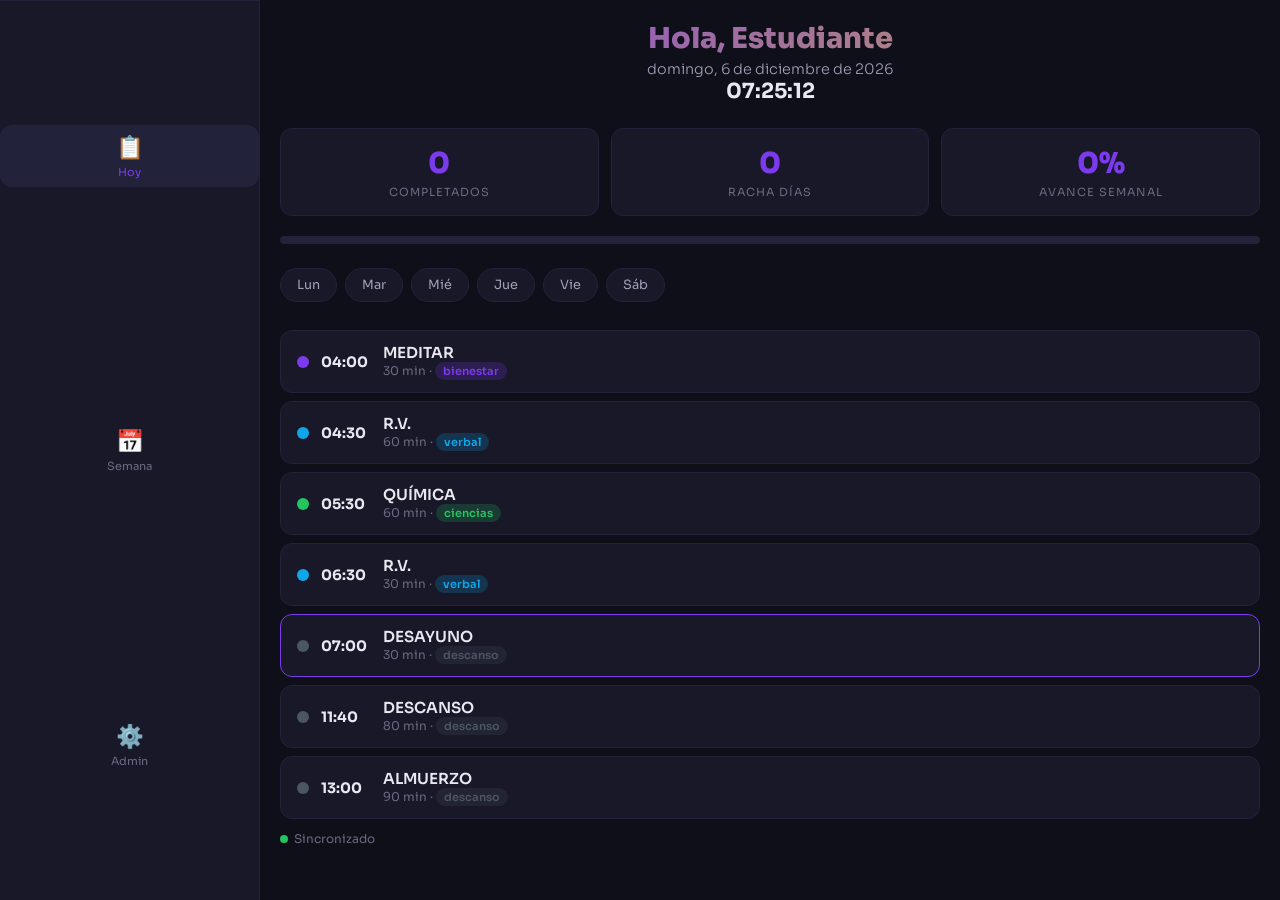
==== agenda.html @ d0b4efac "Add files via upload" ====
<!DOCTYPE html>
<html lang="es">
<head>
<meta charset="UTF-8">
<meta name="viewport" content="width=device-width, initial-scale=1.0">
<title>Mi Agenda de Estudio</title>
<link rel="preconnect" href="https://fonts.googleapis.com">
<link rel="preconnect" href="https://fonts.gstatic.com" crossorigin>
<link href="https://fonts.googleapis.com/css2?family=Sora:wght@300;400;500;600;700;800&display=swap" rel="stylesheet">
<style>
/* ═══════════════════════════════════════
   RESET Y VARIABLES
   ═══════════════════════════════════════ */
*,*::before,*::after{margin:0;padding:0;box-sizing:border-box}
:root{
  --bg:#0f0f1a;--surface:#181828;--surface2:#22223a;--surface3:#2a2a45;
  --text:#e8e8f0;--text2:#a0a0b8;--text3:#6a6a82;
  --accent:#7c3aed;--accent2:#9333ea;--gold:#c9a84c;
  --ciencias:#22c55e;--matematicas:#3b82f6;--social:#f97316;
  --verbal:#0ea5e9;--bienestar:#7c3aed;--descanso:#4b5563;
  --radius:12px;--radius2:16px;
  --transition:all .3s cubic-bezier(.4,0,.2,1);
}
html{font-size:16px;scroll-behavior:smooth}
body{font-family:'Sora',sans-serif;background:var(--bg);color:var(--text);min-height:100vh;overflow-x:hidden;padding-bottom:80px}
@media(min-width:1024px){body{padding-bottom:0;padding-left:260px}nav{left:0;top:0;width:260px;height:100vh;flex-direction:column;border-right:1px solid var(--surface2);border-bottom:none}}

/* ═══════════════════════════════════════
   NAVEGACIÓN (3 vistas: Hoy, Semana, Admin)
   ═══════════════════════════════════════ */
nav{position:fixed;bottom:0;left:0;right:0;display:flex;justify-content:space-around;background:var(--surface);border-top:1px solid var(--surface2);padding:8px 0;z-index:1000;backdrop-filter:blur(10px)}
nav button{background:none;border:none;color:var(--text3);font-family:inherit;font-size:.7rem;padding:8px 12px;cursor:pointer;transition:var(--transition);display:flex;flex-direction:column;align-items:center;gap:4px;border-radius:var(--radius)}
nav button span{font-size:1.4rem}
nav button:hover,nav button.active{color:var(--accent)}
nav button.active{background:var(--surface2)}

/* ═══════════════════════════════════════
   LAYOUT
   ═══════════════════════════════════════ */
.view{display:none;padding:20px;max-width:1200px;margin:0 auto;animation:fadeIn .4s ease}
.view.active{display:block}
@keyframes fadeIn{from{opacity:0;transform:translateY(10px)}to{opacity:1;transform:translateY(0)}}
@keyframes pulse{0%,100%{box-shadow:0 0 0 0 rgba(124,58,237,.4)}50%{box-shadow:0 0 0 12px rgba(124,58,237,0)}}
@keyframes shake{0%,100%{transform:translateX(0)}20%,60%{transform:translateX(-8px)}40%,80%{transform:translateX(8px)}}
@keyframes confetti{0%{transform:translateY(0) rotate(0);opacity:1}100%{transform:translateY(100vh) rotate(720deg);opacity:0}}
@keyframes slideUp{from{opacity:0;transform:translateY(20px)}to{opacity:1;transform:translateY(0)}}
@keyframes glow{0%,100%{text-shadow:0 0 10px rgba(124,58,237,.5)}50%{text-shadow:0 0 20px rgba(124,58,237,.8),0 0 30px rgba(201,168,76,.3)}}
@keyframes spin{to{transform:rotate(360deg)}}

/* ═══════════════════════════════════════
   HEADER
   ═══════════════════════════════════════ */
.header{text-align:center;margin-bottom:24px}
.header h1{font-size:1.8rem;font-weight:800;background:linear-gradient(135deg,var(--accent),var(--gold));-webkit-background-clip:text;-webkit-text-fill-color:transparent;background-clip:text;margin-bottom:4px}
.header .datetime{color:var(--text2);font-size:.9rem;font-weight:300}
.header .datetime .time{font-size:1.3rem;font-weight:700;color:var(--text);animation:glow 3s infinite}
.stats{display:grid;grid-template-columns:repeat(3,1fr);gap:12px;margin-bottom:20px}
.stat-card{background:var(--surface);border:1px solid var(--surface2);border-radius:var(--radius);padding:16px;text-align:center;transition:var(--transition)}
.stat-card:hover{border-color:var(--accent);transform:translateY(-2px)}
.stat-card .value{font-size:1.8rem;font-weight:800;color:var(--accent)}
.stat-card .label{font-size:.7rem;color:var(--text3);text-transform:uppercase;letter-spacing:1px;margin-top:4px}
.progress-bar{background:var(--surface2);border-radius:20px;height:8px;margin-bottom:24px;overflow:hidden}
.progress-bar .fill{height:100%;background:linear-gradient(90deg,var(--accent),var(--gold));border-radius:20px;transition:width .5s ease}

/* ═══════════════════════════════════════
   BLOQUES
   ═══════════════════════════════════════ */
.day-selector{display:flex;gap:8px;margin-bottom:20px;overflow-x:auto;padding-bottom:8px;-webkit-overflow-scrolling:touch}
.day-selector button{background:var(--surface);border:1px solid var(--surface2);color:var(--text2);padding:8px 16px;border-radius:20px;cursor:pointer;font-family:inherit;font-size:.8rem;white-space:nowrap;transition:var(--transition)}
.day-selector button:hover{border-color:var(--accent)}
.day-selector button.active{background:var(--accent);color:#fff;border-color:var(--accent)}
.blocks-list{display:flex;flex-direction:column;gap:8px}
.block{background:var(--surface);border:1px solid var(--surface2);border-radius:var(--radius);padding:12px 16px;display:flex;align-items:center;gap:12px;cursor:pointer;transition:var(--transition);position:relative;overflow:hidden}
.block:hover{border-color:var(--accent);transform:translateX(4px)}
.block.active-block{animation:pulse 2s infinite;border-color:var(--accent)}
.block.completed{opacity:.7;border-left:4px solid var(--ciencias)}
.block.partial{opacity:.8;border-left:4px solid var(--gold)}
.block.skipped{opacity:.5;text-decoration:line-through}
.block .time{font-weight:700;font-size:.9rem;min-width:50px;color:var(--text)}
.block .info{flex:1}
.block .info .subject{font-weight:600;font-size:.95rem}
.block .info .duration{font-size:.75rem;color:var(--text3)}
.block .status-icon{font-size:1.2rem;min-width:24px;text-align:center}
.block .cat-dot{width:12px;height:12px;border-radius:50%;flex-shrink:0}
.block-actions{display:none;position:absolute;right:12px;top:50%;transform:translateY(-50%);gap:6px}
.block:hover .block-actions{display:flex}
.block-actions button{background:var(--surface2);border:none;color:var(--text);width:32px;height:32px;border-radius:50%;cursor:pointer;font-size:.9rem;transition:var(--transition)}
.block-actions button.btn-complete:hover{background:var(--ciencias)}
.block-actions button.btn-partial:hover{background:var(--gold)}
.block-actions button.btn-skip:hover{background:#ef4444}

/* ═══════════════════════════════════════
   VISTA SEMANAL
   ═══════════════════════════════════════ */
.week-grid{display:grid;grid-template-columns:repeat(6,1fr);gap:12px;overflow-x:auto;padding-bottom:12px}
.week-day{background:var(--surface);border:1px solid var(--surface2);border-radius:var(--radius);padding:12px;min-width:0}
.week-day h3{font-size:.85rem;font-weight:700;margin-bottom:8px;color:var(--accent);text-align:center;padding-bottom:6px;border-bottom:1px solid var(--surface2)}
.week-day .week-block{background:var(--surface2);border-radius:6px;padding:6px 8px;margin-bottom:4px;font-size:.7rem;display:flex;justify-content:space-between;align-items:center;border-left:3px solid transparent}
.week-day .week-block .wb-time{color:var(--text3);font-weight:600;min-width:40px}
.week-day .week-block .wb-subject{color:var(--text);font-weight:500;text-align:right;flex:1}

/* ═══════════════════════════════════════
   PANEL ADMIN
   ═══════════════════════════════════════ */
.pin-screen{display:flex;flex-direction:column;align-items:center;justify-content:center;min-height:60vh;gap:20px}
.pin-screen h2{font-size:1.5rem;color:var(--text)}
.pin-screen .pin-dots{display:flex;gap:12px}
.pin-screen .pin-dot{width:16px;height:16px;border-radius:50%;border:2px solid var(--accent);transition:var(--transition)}
.pin-screen .pin-dot.filled{background:var(--accent)}
.pin-screen .pin-pad{display:grid;grid-template-columns:repeat(3,1fr);gap:12px}
.pin-screen .pin-pad button{background:var(--surface);border:1px solid var(--surface2);color:var(--text);width:64px;height:64px;border-radius:50%;font-size:1.3rem;font-weight:600;cursor:pointer;transition:var(--transition);font-family:inherit}
.pin-screen .pin-pad button:hover{background:var(--accent);border-color:var(--accent)}
.pin-screen .pin-pad button:active{transform:scale(.95)}
.pin-screen.shake{animation:shake .5s}
.pin-screen .pin-error{color:#ef4444;font-size:.85rem;min-height:20px}
.admin-panel{display:none}
.admin-panel.visible{display:block}
.admin-tabs{display:flex;gap:8px;margin-bottom:20px;overflow-x:auto;padding-bottom:8px}
.admin-tabs button{background:var(--surface);border:1px solid var(--surface2);color:var(--text2);padding:8px 16px;border-radius:var(--radius);cursor:pointer;font-family:inherit;font-size:.8rem;white-space:nowrap;transition:var(--transition)}
.admin-tabs button:hover{border-color:var(--accent)}
.admin-tabs button.active{background:var(--accent);color:#fff;border-color:var(--accent)}
.admin-section{display:none;background:var(--surface);border:1px solid var(--surface2);border-radius:var(--radius2);padding:20px}
.admin-section.active{display:block}
.admin-section h3{font-size:1.1rem;font-weight:700;margin-bottom:16px;color:var(--accent)}
.form-group{margin-bottom:16px}
.form-group label{display:block;font-size:.8rem;color:var(--text2);margin-bottom:6px;font-weight:500}
.form-group input,.form-group select,.form-group textarea{width:100%;background:var(--surface2);border:1px solid var(--surface3);color:var(--text);padding:10px 14px;border-radius:var(--radius);font-family:inherit;font-size:.9rem;outline:none;transition:var(--transition)}
.form-group input:focus,.form-group select:focus{border-color:var(--accent)}
.form-group input[type="color"]{height:44px;padding:4px;cursor:pointer}
.btn{background:var(--accent);color:#fff;border:none;padding:10px 20px;border-radius:var(--radius);cursor:pointer;font-family:inherit;font-weight:600;font-size:.85rem;transition:var(--transition)}
.btn:hover{background:var(--accent2);transform:translateY(-1px)}
.btn-secondary{background:var(--surface2);border:1px solid var(--surface3)}
.btn-secondary:hover{background:var(--surface3)}
.btn-danger{background:#ef4444}
.btn-danger:hover{background:#dc2626}
.btn-success{background:var(--ciencias)}
.btn-success:hover{background:#16a34a}
.btn-group{display:flex;flex-wrap:wrap;gap:8px;margin-top:12px}
.editable-table{width:100%;overflow-x:auto;margin-top:12px}
.editable-table table{width:100%;border-collapse:collapse;font-size:.8rem}
.editable-table th{background:var(--surface2);color:var(--text2);padding:10px;text-align:left;font-weight:600;position:sticky;top:0}
.editable-table td{padding:8px 10px;border-bottom:1px solid var(--surface2)}
.editable-table tr:hover td{background:var(--surface2)}
.editable-table input,.editable-table select{background:transparent;border:1px solid transparent;color:var(--text);padding:4px 8px;border-radius:4px;font-family:inherit;font-size:.8rem;width:100%}
.editable-table input:focus,.editable-table select:focus{border-color:var(--accent);background:var(--surface3)}
.chart-container{background:var(--surface2);border-radius:var(--radius);padding:16px;margin-bottom:16px}
.chart-container canvas{width:100%!important;height:auto!important}
.sync-indicator{display:flex;align-items:center;gap:6px;font-size:.75rem;color:var(--text3)}
.sync-dot{width:8px;height:8px;border-radius:50%}
.sync-dot.green{background:var(--ciencias)}
.sync-dot.yellow{background:var(--gold)}
.sync-dot.red{background:#ef4444}
.confetti-piece{position:fixed;width:10px;height:10px;top:-10px;z-index:9999;animation:confetti 3s ease-out forwards}
.modal-overlay{display:none;position:fixed;inset:0;background:rgba(0,0,0,.6);z-index:2000;align-items:center;justify-content:center;padding:20px}
.modal-overlay.visible{display:flex}
.modal{background:var(--surface);border:1px solid var(--surface2);border-radius:var(--radius2);padding:24px;max-width:500px;width:100%;max-height:80vh;overflow-y:auto;animation:slideUp .3s ease;position:relative}
.modal h3{font-size:1.2rem;margin-bottom:16px;color:var(--accent)}
.modal .close-btn{position:absolute;top:12px;right:16px;background:none;border:none;color:var(--text3);font-size:1.5rem;cursor:pointer}
.text-center{text-align:center}
.mt-12{margin-top:12px}
.mb-12{margin-bottom:12px}
.badge{display:inline-block;padding:2px 8px;border-radius:10px;font-size:.7rem;font-weight:600}
.badge-green{background:rgba(34,197,94,.2);color:var(--ciencias)}
.badge-blue{background:rgba(59,130,246,.2);color:var(--matematicas)}
.badge-orange{background:rgba(249,115,22,.2);color:var(--social)}
.badge-cyan{background:rgba(14,165,233,.2);color:var(--verbal)}
.badge-purple{background:rgba(124,58,237,.2);color:var(--bienestar)}
.badge-gray{background:rgba(75,85,99,.2);color:var(--descanso)}
.loading-spinner{display:inline-block;width:16px;height:16px;border:2px solid var(--surface3);border-top-color:var(--accent);border-radius:50%;animation:spin .6s linear infinite}
::-webkit-scrollbar{width:6px;height:6px}
::-webkit-scrollbar-track{background:var(--surface)}
::-webkit-scrollbar-thumb{background:var(--surface3);border-radius:3px}
::-webkit-scrollbar-thumb:hover{background:var(--accent)}
@media(max-width:768px){
  .header h1{font-size:1.4rem}
  .stats{grid-template-columns:repeat(3,1fr);gap:8px}
  .stat-card{padding:12px}
  .stat-card .value{font-size:1.4rem}
  .week-grid{gap:4px}
  .week-day{min-width:130px;padding:8px}
  .admin-tabs{gap:4px}
  .admin-tabs button{padding:6px 10px;font-size:.7rem}
}
@media(max-width:480px){
  .stats{grid-template-columns:1fr 1fr 1fr}
  .stat-card .value{font-size:1.2rem}
  .stat-card .label{font-size:.6rem}
  .block{padding:10px 12px}
  .block .time{font-size:.8rem;min-width:42px}
  .block .info .subject{font-size:.85rem}
}
</style>
</head>
<body>

<!-- ═══════════════════════════════════════
     NAVEGACIÓN: 3 VISTAS (sin chat IA)
     ═══════════════════════════════════════ -->
<nav id="mainNav">
  <button class="active" data-view="today"><span>📋</span>Hoy</button>
  <button data-view="week"><span>📅</span>Semana</button>
  <button data-view="admin"><span>⚙️</span>Admin</button>
</nav>

<!-- ═══════════════════════════════════════
     VISTA 1: HOY
     ═══════════════════════════════════════ -->
<div id="view-today" class="view active">
  <div class="header">
    <h1 id="greetingTitle">Mi Agenda de Estudio</h1>
    <div class="datetime">
      <div id="currentDate"></div>
      <div class="time" id="currentTime"></div>
    </div>
  </div>
  <div class="stats">
    <div class="stat-card"><div class="value" id="statCompleted">0</div><div class="label">Completados</div></div>
    <div class="stat-card"><div class="value" id="statStreak">0</div><div class="label">Racha días</div></div>
    <div class="stat-card"><div class="value" id="statWeekly">0%</div><div class="label">Avance semanal</div></div>
  </div>
  <div class="progress-bar"><div class="fill" id="dayProgress" style="width:0%"></div></div>
  <div class="day-selector" id="daySelector"></div>
  <div class="blocks-list" id="blocksList"></div>
  <div class="sync-indicator mt-12">
    <div class="sync-dot" id="syncDot"></div>
    <span id="syncText">Conectando...</span>
  </div>
</div>

<!-- ═══════════════════════════════════════
     VISTA 2: SEMANA
     ═══════════════════════════════════════ -->
<div id="view-week" class="view">
  <div class="header"><h1>Vista Semanal</h1></div>
  <div class="week-grid" id="weekGrid"></div>
</div>

<!-- ═══════════════════════════════════════
     VISTA 3: ADMIN
     ═══════════════════════════════════════ -->
<div id="view-admin" class="view">
  <div class="header"><h1>Panel de Administrador</h1></div>
  <div class="pin-screen" id="pinScreen">
    <h2>🔒 Ingresa tu PIN</h2>
    <div class="pin-dots" id="pinDots"><div class="pin-dot"></div><div class="pin-dot"></div><div class="pin-dot"></div><div class="pin-dot"></div></div>
    <div class="pin-pad" id="pinPad">
      <button data-pin="1">1</button><button data-pin="2">2</button><button data-pin="3">3</button>
      <button data-pin="4">4</button><button data-pin="5">5</button><button data-pin="6">6</button>
      <button data-pin="7">7</button><button data-pin="8">8</button><button data-pin="9">9</button>
      <button data-pin="clear" style="font-size:.8rem">C</button><button data-pin="0">0</button><button data-pin="del" style="font-size:.8rem">⌫</button>
    </div>
    <div class="pin-error" id="pinError"></div>
  </div>
  <div class="admin-panel" id="adminPanel">
    <div class="admin-tabs">
      <button class="active" data-admin="editor">📝 Editor</button>
      <button data-admin="config">⚙️ Config</button>
      <button data-admin="stats">📊 Estadísticas</button>
      <button data-admin="data">💾 Datos</button>
    </div>
    <!-- EDITOR -->
    <div class="admin-section active" id="sec-editor">
      <h3>Editor de Horario Semanal</h3>
      <div class="btn-group mb-12">
        <button class="btn" id="btnAddBlock">+ Agregar Bloque</button>
        <button class="btn btn-success" id="btnSaveSchedule">💾 Guardar en Sheets</button>
      </div>
      <div class="editable-table" id="scheduleTable"></div>
    </div>
    <!-- CONFIG -->
    <div class="admin-section" id="sec-config">
      <h3>Configuración General</h3>
      <div class="form-group"><label>Nombre del estudiante</label><input type="text" id="cfgName" value="Estudiante"></div>
      <div class="form-group"><label>PIN de administrador (4 dígitos)</label><input type="password" id="cfgPin" maxlength="4" pattern="[0-9]{4}"></div>
      <div class="form-group"><label>URL del Google Apps Script (Web App)</label><input type="url" id="cfgSheetUrl" placeholder="https://script.google.com/macros/s/.../exec"></div>
      <div class="form-group"><label>Spreadsheet ID</label><input type="text" id="cfgSheetId" placeholder="1abc123..."></div>
      <h3 class="mt-12">Colores por Categoría</h3>
      <div style="display:grid;grid-template-columns:1fr 1fr;gap:12px">
        <div class="form-group"><label>Ciencias</label><input type="color" id="colCiencias" value="#22c55e"></div>
        <div class="form-group"><label>Matemáticas</label><input type="color" id="colMatematicas" value="#3b82f6"></div>
        <div class="form-group"><label>Social</label><input type="color" id="colSocial" value="#f97316"></div>
        <div class="form-group"><label>Verbal (R.V.)</label><input type="color" id="colVerbal" value="#0ea5e9"></div>
        <div class="form-group"><label>Bienestar</label><input type="color" id="colBienestar" value="#7c3aed"></div>
        <div class="form-group"><label>Descanso/Alimento</label><input type="color" id="colDescanso" value="#4b5563"></div>
      </div>
      <div class="form-group mt-12"><label>Hora de inicio del día</label><input type="time" id="cfgStartHour" value="04:00"></div>
      <div style="display:flex;gap:16px;flex-wrap:wrap;margin-top:12px">
        <label style="display:flex;align-items:center;gap:8px;font-size:.85rem;cursor:pointer"><input type="checkbox" id="cfgSound" checked> Sonido al completar</label>
        <label style="display:flex;align-items:center;gap:8px;font-size:.85rem;cursor:pointer"><input type="checkbox" id="cfgNotif"> Notificaciones navegador</label>
        <label style="display:flex;align-items:center;gap:8px;font-size:.85rem;cursor:pointer"><input type="checkbox" id="cfgFocus"> Modo Focus</label>
      </div>
      <div class="btn-group mt-12"><button class="btn" id="btnSaveConfig">💾 Guardar Configuración</button></div>
    </div>
    <!-- ESTADÍSTICAS -->
    <div class="admin-section" id="sec-stats">
      <h3>Estadísticas Semanales</h3>
      <div class="chart-container"><canvas id="chartSubjects" height="250"></canvas></div>
      <div class="chart-container"><canvas id="chartStreak" height="200"></canvas></div>
      <div id="statsSummary"></div>
      <div class="btn-group"><button class="btn btn-secondary" id="btnExportReport">📋 Exportar Reporte</button></div>
    </div>
    <!-- DATOS -->
    <div class="admin-section" id="sec-data">
      <h3>Gestión de Datos</h3>
      <div class="btn-group">
        <button class="btn btn-success" id="btnSyncSheets">🔄 Sincronizar todo</button>
        <button class="btn btn-secondary" id="btnImportSheets">📥 Importar desde Sheets</button>
      </div>
      <div class="btn-group">
        <button class="btn btn-danger" id="btnClearDay">🗑️ Limpiar día actual</button>
        <button class="btn btn-danger" id="btnResetWeek">⚠️ Resetear semana</button>
      </div>
      <div class="btn-group">
        <button class="btn btn-secondary" id="btnExportJSON">💾 Exportar JSON</button>
        <button class="btn btn-secondary" id="btnImportJSON">📂 Importar JSON</button>
      </div>
      <h3 class="mt-12">Log de Sincronizaciones</h3>
      <div id="syncLog" style="font-size:.8rem;color:var(--text3);max-height:200px;overflow-y:auto"></div>
    </div>
  </div>
</div>

<!-- ═══════════════════════════════════════
     MODAL DE BLOQUE
     ═══════════════════════════════════════ -->
<div class="modal-overlay" id="blockModal">
  <div class="modal">
    <button class="close-btn" id="modalClose">&times;</button>
    <h3 id="modalTitle">Estado del Bloque</h3>
    <p id="modalInfo" style="color:var(--text2);margin-bottom:16px"></p>
    <div class="btn-group" style="justify-content:center">
      <button class="btn btn-success" id="modalComplete">✓ Completado</button>
      <button class="btn" id="modalPartial" style="background:var(--gold)">~ Parcial</button>
      <button class="btn btn-danger" id="modalSkip">✗ Saltado</button>
    </div>
    <div class="form-group mt-12"><label>Nota (opcional)</label><input type="text" id="modalNote" placeholder="¿Cómo te fue?"></div>
  </div>
</div>

<script>
/* ═══════════════════════════════════════
   HORARIO POR DEFECTO
   ═══════════════════════════════════════ */
const DEFAULT_SCHEDULE = {
  lunes:[
    {time:"04:00",subject:"MEDITAR",dur:30,cat:"bienestar"},
    {time:"04:30",subject:"R.V.",dur:60,cat:"verbal"},
    {time:"05:30",subject:"QUÍMICA",dur:60,cat:"ciencias"},
    {time:"06:30",subject:"R.V.",dur:30,cat:"verbal"},
    {time:"07:00",subject:"DESAYUNO",dur:30,cat:"descanso"},
    {time:"07:30",subject:"HISTORIA",dur:50,cat:"social"},
    {time:"08:20",subject:"CÍVICA",dur:50,cat:"social"},
    {time:"09:10",subject:"BIOLOGÍA",dur:50,cat:"ciencias"},
    {time:"10:00",subject:"DESCANSO",dur:10,cat:"descanso"},
    {time:"10:10",subject:"BIOLOGÍA",dur:40,cat:"ciencias"},
    {time:"10:50",subject:"BIOLOGÍA",dur:40,cat:"ciencias"},
    {time:"13:00",subject:"ALMUERZO",dur:30,cat:"descanso"},
    {time:"13:30",subject:"BIOLOGÍA",dur:30,cat:"ciencias"},
    {time:"14:00",subject:"BIOLOGÍA",dur:30,cat:"ciencias"},
    {time:"14:30",subject:"BIOLOGÍA",dur:30,cat:"ciencias"},
    {time:"15:00",subject:"BIOLOGÍA",dur:30,cat:"ciencias"},
    {time:"15:30",subject:"DESCANSO",dur:30,cat:"descanso"},
    {time:"16:00",subject:"HISTORIA",dur:30,cat:"social"},
    {time:"16:30",subject:"HISTORIA",dur:30,cat:"social"},
    {time:"17:00",subject:"CÍVICA",dur:30,cat:"social"},
    {time:"17:30",subject:"CÍVICA",dur:30,cat:"social"},
    {time:"18:00",subject:"DESCANSO",dur:30,cat:"descanso"},
    {time:"18:30",subject:"FÍSICA",dur:30,cat:"ciencias"},
    {time:"19:00",subject:"FÍSICA",dur:30,cat:"ciencias"},
    {time:"19:30",subject:"BIOLOGÍA",dur:30,cat:"ciencias"},
    {time:"20:00",subject:"BIOLOGÍA",dur:30,cat:"ciencias"},
    {time:"20:30",subject:"HISTORIA",dur:30,cat:"social"},
    {time:"21:00",subject:"HISTORIA",dur:30,cat:"social"},
    {time:"21:30",subject:"CÍVICA",dur:30,cat:"social"},
    {time:"22:00",subject:"CÍVICA",dur:30,cat:"social"},
    {time:"22:30",subject:"MEDITAR",dur:30,cat:"bienestar"}
  ],
  martes:[
    {time:"04:00",subject:"MEDITAR",dur:30,cat:"bienestar"},
    {time:"04:30",subject:"R.V.",dur:60,cat:"verbal"},
    {time:"05:30",subject:"QUÍMICA",dur:60,cat:"ciencias"},
    {time:"06:30",subject:"R.V.",dur:30,cat:"verbal"},
    {time:"07:00",subject:"DESAYUNO",dur:30,cat:"descanso"},
    {time:"07:30",subject:"PSICOLOGÍA",dur:50,cat:"social"},
    {time:"08:20",subject:"COMUNICACIÓN",dur:50,cat:"social"},
    {time:"09:10",subject:"ANATOMÍA",dur:50,cat:"ciencias"},
    {time:"10:00",subject:"DESCANSO",dur:10,cat:"descanso"},
    {time:"10:10",subject:"ANATOMÍA",dur:40,cat:"ciencias"},
    {time:"10:50",subject:"ANATOMÍA",dur:40,cat:"ciencias"},
    {time:"13:00",subject:"ALMUERZO",dur:30,cat:"descanso"},
    {time:"13:30",subject:"ANATOMÍA",dur:30,cat:"ciencias"},
    {time:"14:00",subject:"ANATOMÍA",dur:30,cat:"ciencias"},
    {time:"14:30",subject:"ANATOMÍA",dur:30,cat:"ciencias"},
    {time:"15:00",subject:"ANATOMÍA",dur:30,cat:"ciencias"},
    {time:"15:30",subject:"DESCANSO",dur:30,cat:"descanso"},
    {time:"16:00",subject:"PSICOLOGÍA",dur:30,cat:"social"},
    {time:"16:30",subject:"PSICOLOGÍA",dur:30,cat:"social"},
    {time:"17:00",subject:"COMUNICACIÓN",dur:30,cat:"social"},
    {time:"17:30",subject:"COMUNICACIÓN",dur:30,cat:"social"},
    {time:"18:00",subject:"DESCANSO",dur:30,cat:"descanso"},
    {time:"18:30",subject:"FÍSICA",dur:30,cat:"ciencias"},
    {time:"19:00",subject:"FÍSICA",dur:30,cat:"ciencias"},
    {time:"19:30",subject:"ANATOMÍA",dur:30,cat:"ciencias"},
    {time:"20:00",subject:"ANATOMÍA",dur:30,cat:"ciencias"},
    {time:"20:30",subject:"PSICOLOGÍA",dur:30,cat:"social"},
    {time:"21:00",subject:"PSICOLOGÍA",dur:30,cat:"social"},
    {time:"21:30",subject:"COMUNICACIÓN",dur:30,cat:"social"},
    {time:"22:00",subject:"COMUNICACIÓN",dur:30,cat:"social"},
    {time:"22:30",subject:"MEDITAR",dur:30,cat:"bienestar"}
  ],
  miercoles:[
    {time:"04:00",subject:"MEDITAR",dur:30,cat:"bienestar"},
    {time:"04:30",subject:"R.V.",dur:60,cat:"verbal"},
    {time:"05:30",subject:"QUÍMICA",dur:60,cat:"ciencias"},
    {time:"06:30",subject:"R.V.",dur:30,cat:"verbal"},
    {time:"07:00",subject:"DESAYUNO",dur:30,cat:"descanso"},
    {time:"07:30",subject:"FÍSICA",dur:50,cat:"ciencias"},
    {time:"08:20",subject:"FÍSICA",dur:50,cat:"ciencias"},
    {time:"09:10",subject:"RM",dur:50,cat:"matematicas"},
    {time:"10:00",subject:"DESCANSO",dur:10,cat:"descanso"},
    {time:"10:10",subject:"RM",dur:40,cat:"matematicas"},
    {time:"10:50",subject:"RM",dur:40,cat:"matematicas"},
    {time:"13:00",subject:"ALMUERZO",dur:30,cat:"descanso"},
    {time:"13:30",subject:"QUÍMICA",dur:30,cat:"ciencias"},
    {time:"14:00",subject:"QUÍMICA",dur:30,cat:"ciencias"},
    {time:"14:30",subject:"QUÍMICA",dur:30,cat:"ciencias"},
    {time:"15:00",subject:"QUÍMICA",dur:30,cat:"ciencias"},
    {time:"15:30",subject:"DESCANSO",dur:30,cat:"descanso"},
    {time:"16:00",subject:"RM",dur:30,cat:"matematicas"},
    {time:"16:30",subject:"RM",dur:30,cat:"matematicas"},
    {time:"17:00",subject:"RM",dur:30,cat:"matematicas"},
    {time:"17:30",subject:"RM",dur:30,cat:"matematicas"},
    {time:"18:00",subject:"DESCANSO",dur:30,cat:"descanso"},
    {time:"18:30",subject:"FÍSICA",dur:30,cat:"ciencias"},
    {time:"19:00",subject:"FÍSICA",dur:30,cat:"ciencias"},
    {time:"19:30",subject:"QUÍMICA",dur:30,cat:"ciencias"},
    {time:"20:00",subject:"QUÍMICA",dur:30,cat:"ciencias"},
    {time:"20:30",subject:"RM",dur:30,cat:"matematicas"},
    {time:"21:00",subject:"RM",dur:30,cat:"matematicas"},
    {time:"21:30",subject:"RM",dur:30,cat:"matematicas"},
    {time:"22:00",subject:"RM",dur:30,cat:"matematicas"},
    {time:"22:30",subject:"MEDITAR",dur:30,cat:"bienestar"}
  ],
  jueves:[
    {time:"04:00",subject:"MEDITAR",dur:30,cat:"bienestar"},
    {time:"04:30",subject:"R.V.",dur:60,cat:"verbal"},
    {time:"05:30",subject:"QUÍMICA",dur:60,cat:"ciencias"},
    {time:"06:30",subject:"R.V.",dur:30,cat:"verbal"},
    {time:"07:00",subject:"DESAYUNO",dur:30,cat:"descanso"},
    {time:"07:30",subject:"R.V.",dur:50,cat:"verbal"},
    {time:"08:20",subject:"ECONOMÍA",dur:50,cat:"social"},
    {time:"09:10",subject:"QUÍMICA",dur:50,cat:"ciencias"},
    {time:"10:00",subject:"DESCANSO",dur:10,cat:"descanso"},
    {time:"10:10",subject:"QUÍMICA",dur:40,cat:"ciencias"},
    {time:"10:50",subject:"QUÍMICA",dur:40,cat:"ciencias"},
    {time:"13:00",subject:"ALMUERZO",dur:30,cat:"descanso"},
    {time:"13:30",subject:"ANATOMÍA",dur:30,cat:"ciencias"},
    {time:"14:00",subject:"ANATOMÍA",dur:30,cat:"ciencias"},
    {time:"14:30",subject:"ANATOMÍA",dur:30,cat:"ciencias"},
    {time:"15:00",subject:"ANATOMÍA",dur:30,cat:"ciencias"},
    {time:"15:30",subject:"DESCANSO",dur:30,cat:"descanso"},
    {time:"16:00",subject:"R.V.",dur:30,cat:"verbal"},
    {time:"16:30",subject:"R.V.",dur:30,cat:"verbal"},
    {time:"17:00",subject:"ECONOMÍA",dur:30,cat:"social"},
    {time:"17:30",subject:"ECONOMÍA",dur:30,cat:"social"},
    {time:"18:00",subject:"DESCANSO",dur:30,cat:"descanso"},
    {time:"18:30",subject:"FÍSICA",dur:30,cat:"ciencias"},
    {time:"19:00",subject:"FÍSICA",dur:30,cat:"ciencias"},
    {time:"19:30",subject:"ANATOMÍA",dur:30,cat:"ciencias"},
    {time:"20:00",subject:"ANATOMÍA",dur:30,cat:"ciencias"},
    {time:"20:30",subject:"R.V.",dur:30,cat:"verbal"},
    {time:"21:00",subject:"R.V.",dur:30,cat:"verbal"},
    {time:"21:30",subject:"ECONOMÍA",dur:30,cat:"social"},
    {time:"22:00",subject:"ECONOMÍA",dur:30,cat:"social"},
    {time:"22:30",subject:"MEDITAR",dur:30,cat:"bienestar"}
  ],
  viernes:[
    {time:"04:00",subject:"MEDITAR",dur:30,cat:"bienestar"},
    {time:"04:30",subject:"R.V.",dur:60,cat:"verbal"},
    {time:"05:30",subject:"QUÍMICA",dur:60,cat:"ciencias"},
    {time:"06:30",subject:"R.V.",dur:30,cat:"verbal"},
    {time:"07:00",subject:"DESAYUNO",dur:30,cat:"descanso"},
    {time:"07:30",subject:"ARITMÉTICA",dur:50,cat:"matematicas"},
    {time:"08:20",subject:"ARITMÉTICA",dur:50,cat:"matematicas"},
    {time:"09:10",subject:"ARITMÉTICA",dur:50,cat:"matematicas"},
    {time:"10:00",subject:"DESCANSO",dur:10,cat:"descanso"},
    {time:"10:10",subject:"R.V.",dur:40,cat:"verbal"},
    {time:"10:50",subject:"R.V.",dur:40,cat:"verbal"},
    {time:"13:00",subject:"ALMUERZO",dur:30,cat:"descanso"},
    {time:"13:30",subject:"QUÍMICA",dur:30,cat:"ciencias"},
    {time:"14:00",subject:"QUÍMICA",dur:30,cat:"ciencias"},
    {time:"14:30",subject:"QUÍMICA",dur:30,cat:"ciencias"},
    {time:"15:00",subject:"QUÍMICA",dur:30,cat:"ciencias"},
    {time:"15:30",subject:"DESCANSO",dur:30,cat:"descanso"},
    {time:"16:00",subject:"R.V.",dur:30,cat:"verbal"},
    {time:"16:30",subject:"R.V.",dur:30,cat:"verbal"},
    {time:"17:00",subject:"ARITMÉTICA",dur:30,cat:"matematicas"},
    {time:"17:30",subject:"ARITMÉTICA",dur:30,cat:"matematicas"},
    {time:"18:00",subject:"DESCANSO",dur:30,cat:"descanso"},
    {time:"18:30",subject:"FÍSICA",dur:30,cat:"ciencias"},
    {time:"19:00",subject:"FÍSICA",dur:30,cat:"ciencias"},
    {time:"19:30",subject:"QUÍMICA",dur:30,cat:"ciencias"},
    {time:"20:00",subject:"QUÍMICA",dur:30,cat:"ciencias"},
    {time:"20:30",subject:"R.V.",dur:30,cat:"verbal"},
    {time:"21:00",subject:"R.V.",dur:30,cat:"verbal"},
    {time:"21:30",subject:"ARITMÉTICA",dur:30,cat:"matematicas"},
    {time:"22:00",subject:"ARITMÉTICA",dur:30,cat:"matematicas"},
    {time:"22:30",subject:"MEDITAR",dur:30,cat:"bienestar"}
  ],
  sabado:[
    {time:"04:00",subject:"MEDITAR",dur:30,cat:"bienestar"},
    {time:"04:30",subject:"R.V.",dur:60,cat:"verbal"},
    {time:"05:30",subject:"QUÍMICA",dur:60,cat:"ciencias"},
    {time:"06:30",subject:"R.V.",dur:30,cat:"verbal"},
    {time:"07:00",subject:"DESAYUNO",dur:30,cat:"descanso"},
    {time:"11:40",subject:"DESCANSO",dur:80,cat:"descanso"},
    {time:"13:00",subject:"ALMUERZO",dur:90,cat:"descanso"}
  ],
  domingo:[
    {time:"04:00",subject:"MEDITAR",dur:30,cat:"bienestar"},
    {time:"04:30",subject:"R.V.",dur:60,cat:"verbal"},
    {time:"05:30",subject:"QUÍMICA",dur:60,cat:"ciencias"},
    {time:"06:30",subject:"R.V.",dur:30,cat:"verbal"},
    {time:"07:00",subject:"DESAYUNO",dur:30,cat:"descanso"},
    {time:"11:40",subject:"DESCANSO",dur:80,cat:"descanso"},
    {time:"13:00",subject:"ALMUERZO",dur:90,cat:"descanso"}
  ]
};

const DAYS_ES=['domingo','lunes','martes','miercoles','jueves','viernes','sabado'];
const DAYS_LABEL=['Dom','Lun','Mar','Mié','Jue','Vie','Sáb'];
const CAT_COLORS={ciencias:'#22c55e',matematicas:'#3b82f6',social:'#f97316',verbal:'#0ea5e9',bienestar:'#7c3aed',descanso:'#4b5563'};
const CAT_BADGES={ciencias:'badge-green',matematicas:'badge-blue',social:'badge-orange',verbal:'badge-cyan',bienestar:'badge-purple',descanso:'badge-gray'};

/* ═══════════════════════════════════════
   ESTADO
   ═══════════════════════════════════════ */
let state={
  schedule:{},
  logs:{},
  config:{name:'Estudiante',pin:'1234',sheetUrl:'https://script.google.com/macros/s/AKfycbz77Zv9QeNc_77pp7um0SqVT1UjLkXU6pLWGxeRobfW944y8C_4_A1kqRh5gHhEMWmURg/exec',sheetId:'',colors:{...CAT_COLORS},startHour:'04:00',sound:true,notifications:false,focus:false},
  streak:0,
  selectedDay:'',
  selectedBlock:null,
  pinInput:'',
  adminAuthenticated:false,
  syncStatus:'yellow'
};

/* ═══════════════════════════════════════
   GOOGLE SHEETS API
   ═══════════════════════════════════════ */
async function sheetsCall(accion, hoja, datos, extra={}) {
  if (!state.config.sheetUrl) return {success:false, error:'Sin URL configurada'};
  try {
    const body = {accion, hoja};
    if (datos) body.datos = datos;
    Object.assign(body, extra);
    const resp = await fetch(state.config.sheetUrl, {
      method:'POST',
      headers:{'Content-Type':'text/plain;charset=utf-8'},
      body: JSON.stringify(body)
    });
    const result = await resp.json();
    return result;
  } catch(e) {
    return {success:false, error:e.message};
  }
}

async function syncToSheets() {
  if (!state.config.sheetUrl) { updateSyncStatus('red','Sin Sheets'); return; }
  updateSyncStatus('yellow','Sincronizando...');
  addSyncLog('Enviando horario a Sheets...');

  // Enviar HORARIO completo
  const horarioData = [];
  DAYS_ES.forEach(day => {
    (state.schedule[day]||[]).forEach(b => {
      horarioData.push({dia:day, hora:b.time, materia:b.subject, duracion_min:b.dur, categoria:b.cat});
    });
  });
  const r1 = await sheetsCall('escribir','HORARIO',horarioData);
  if (!r1.success) { addSyncLog('Error HORARIO: '+r1.error); updateSyncStatus('red','Error'); return; }
  addSyncLog('✅ HORARIO enviado ('+horarioData.length+' bloques)');

  // Enviar LOGROS del día
  const dayKey = getTodayKey();
  const logs = state.logs[dayKey] || [];
  if (logs.length > 0) {
    const logData = logs.map(l => ({fecha:dayKey, dia:getCurrentDayName(), hora:l.time, materia:l.subject, status:l.status, nota:l.note||'', timestamp:l.timestamp||Date.now()}));
    const r2 = await sheetsCall('escribir','LOGROS',logData);
    if (r2.success) addSyncLog('✅ LOGROS enviados ('+logData.length+')');
    else addSyncLog('Error LOGROS: '+r2.error);
  }

  // Enviar CONFIG
  const r3 = await sheetsCall('actualizar','CONFIGURACION',null,{clave:'nombre_estudiante',valor:state.config.name});
  const r4 = await sheetsCall('actualizar','CONFIGURACION',null,{clave:'pin_admin',valor:state.config.pin});
  const r5 = await sheetsCall('actualizar','CONFIGURACION',null,{clave:'hora_inicio',valor:state.config.startHour});
  const r6 = await sheetsCall('actualizar','CONFIGURACION',null,{clave:'colores_json',valor:JSON.stringify(state.config.colors)});

  updateSyncStatus('green','Sincronizado');
  addSyncLog('✅ Sincronización completa');
}

async function importFromSheets() {
  if (!state.config.sheetUrl) { alert('Configura la URL primero'); return; }
  addSyncLog('Importando desde Sheets...');
  updateSyncStatus('yellow','Importando...');

  const r1 = await sheetsCall('leer','HORARIO');
  if (r1.success && r1.data && r1.data.length > 0) {
    const sched = {};
    r1.data.forEach(row => {
      const day = row.dia || row['dia'];
      if (!day) return;
      if (!sched[day]) sched[day] = [];
      sched[day].push({
        time: row.hora || row['hora'] || '00:00',
        subject: row.materia || row['materia'] || '',
        dur: parseInt(row.duracion_min || row['duracion_min'] || 30),
        cat: row.categoria || row['categoria'] || 'ciencias'
      });
    });
    state.schedule = sched;
    addSyncLog('✅ Horario importado ('+r1.data.length+' bloques)');
  } else {
    addSyncLog('No se encontró HORARIO en Sheets');
  }

  const r2 = await sheetsCall('leer','CONFIGURACION');
  if (r2.success && r2.data) {
    r2.data.forEach(row => {
      const key = row.clave || row['clave'];
      const val = row.valor || row['valor'];
      if (key === 'nombre_estudiante') state.config.name = val;
      if (key === 'pin_admin') state.config.pin = val;
      if (key === 'hora_inicio') state.config.startHour = val;
      if (key === 'colores_json') state.config.colors = JSON.parse(val);
    });
    addSyncLog('✅ Configuración importada');
  }

  const r3 = await sheetsCall('leer','LOGROS');
  if (r3.success && r3.data) {
    const logsByDate = {};
    r3.data.forEach(row => {
      const fecha = row.fecha || row['fecha'];
      if (!fecha) return;
      if (!logsByDate[fecha]) logsByDate[fecha] = [];
      logsByDate[fecha].push({
        time: row.hora || row['hora'],
        subject: row.materia || row['materia'],
        status: row.status || row['status'],
        note: row.nota || row['nota'] || null,
        timestamp: row.timestamp || row['timestamp'] || Date.now()
      });
    });
    state.logs = {...state.logs, ...logsByDate};
    addSyncLog('✅ Logros importados ('+r3.data.length+' registros)');
  }

  saveState();
  updateSyncStatus('green','Importado');
  renderTodayView();
  alert('✅ Datos importados desde Google Sheets');
}

/* ═══════════════════════════════════════
   PERSISTENCIA LOCAL
   ═══════════════════════════════════════ */
function saveState(){localStorage.setItem('agenda_state',JSON.stringify({schedule:state.schedule,logs:state.logs,config:state.config,streak:state.streak}))}
function loadState(){
  const s=localStorage.getItem('agenda_state');
  if(s){const d=JSON.parse(s);state.schedule=d.schedule||DEFAULT_SCHEDULE;state.logs=d.logs||{};state.config={...state.config,...d.config};state.streak=d.streak||0}
  else state.schedule=JSON.parse(JSON.stringify(DEFAULT_SCHEDULE));
}

/* ═══════════════════════════════════════
   UTILIDADES
   ═══════════════════════════════════════ */
function getTodayKey(){const d=new Date();return d.getFullYear()+'-'+String(d.getMonth()+1).padStart(2,'0')+'-'+String(d.getDate()).padStart(2,'0')}
function getCurrentDayName(){return DAYS_ES[new Date().getDay()]}
function getCurrentTime(){const n=new Date();return String(n.getHours()).padStart(2,'0')+':'+String(n.getMinutes()).padStart(2,'0')}
function timeToMin(t){
  if(t.includes('T')){const d=new Date(t);return d.getUTCHours()*60+d.getUTCMinutes()}
  const[h,m]=t.split(':').map(Number);return h*60+m
}
function sheetTimeToHHMM(t){
  if(t.includes('T')){const d=new Date(t);return String(d.getUTCHours()).padStart(2,'0')+':'+String(d.getUTCMinutes()).padStart(2,'0')}
  return t;
}
function getDayLogs(k){return state.logs[k]||[]}
function getBlockStatus(dk,time,subj){const l=getDayLogs(dk);const f=l.find(x=>x.time===time&&x.subject===subj);return f?f.status:null}
function setBlockStatus(dk,time,subj,status,note){
  if(!state.logs[dk])state.logs[dk]=[];
  const idx=state.logs[dk].findIndex(x=>x.time===time&&x.subject===subj);
  const entry={time,subject:subj,status,note:note||null,timestamp:Date.now()};
  if(idx>=0)state.logs[dk][idx]=entry;else state.logs[dk].push(entry);
  saveState();
  // Auto-sync a Sheets
  sheetsCall('escribir','LOGROS',[{fecha:dk,dia:getCurrentDayName(),hora:time,materia:subj,status,note:note||'',timestamp:entry.timestamp}]);
}
function getDayTotalMinutes(dk){
  const logs=getDayLogs(dk);const dayName=getCurrentDayName();const blocks=state.schedule[dayName]||[];let mins=0;
  logs.forEach(l=>{if(l.status==='completado'||l.status==='parcial'){const b=blocks.find(bl=>bl.time===l.time&&bl.subject===l.subject);mins+=b?(l.status==='completado'?b.dur:Math.round(b.dur*0.5)):0}});
  return mins;
}
function getDayCompletedCount(dk){return getDayLogs(dk).filter(l=>l.status==='completado').length}
function getDaySkippedCount(dk){return getDayLogs(dk).filter(l=>l.status==='saltado').length}
function playBeep(){
  if(!state.config.sound)return;
  try{const c=new(window.AudioContext||window.webkitAudioContext)();const o=c.createOscillator();const g=c.createGain();o.connect(g);g.connect(c.destination);o.frequency.value=800;g.gain.value=0.1;o.start();o.stop(c.currentTime+0.15)}catch(e){}
}
function showConfetti(){
  const colors=['#7c3aed','#c9a84c','#22c55e','#3b82f6','#f97316','#0ea5e9'];
  for(let i=0;i<60;i++){const el=document.createElement('div');el.className='confetti-piece';el.style.left=Math.random()*100+'vw';el.style.background=colors[Math.floor(Math.random()*colors.length)];el.style.animationDuration=(2+Math.random()*2)+'s';el.style.animationDelay=Math.random()*0.5+'s';el.style.borderRadius=Math.random()>.5?'50%':'2px';el.style.width=(6+Math.random()*8)+'px';el.style.height=(6+Math.random()*8)+'px';document.body.appendChild(el);setTimeout(()=>el.remove(),4000)}
}
function addSyncLog(msg){const log=document.getElementById('syncLog');if(!log)return;const t=new Date().toLocaleString('es');log.innerHTML=`<div style="margin-bottom:4px">[${t}] ${msg}</div>`+log.innerHTML}
function updateSyncStatus(status,text){
  state.syncStatus=status;
  const dot=document.getElementById('syncDot');const txt=document.getElementById('syncText');
  if(!dot)return;
  dot.className='sync-dot '+status;
  txt.textContent=text||(status==='green'?'Sincronizado':status==='yellow'?'Pendiente':'Sin conexión');
}

/* ═══════════════════════════════════════
   NAVEGACIÓN
   ═══════════════════════════════════════ */
document.querySelectorAll('#mainNav button').forEach(btn=>{
  btn.addEventListener('click',()=>{
    document.querySelectorAll('#mainNav button').forEach(b=>b.classList.remove('active'));
    btn.classList.add('active');
    document.querySelectorAll('.view').forEach(v=>v.classList.remove('active'));
    document.getElementById('view-'+btn.dataset.view).classList.add('active');
    if(btn.dataset.view==='week')renderWeekView();
    if(btn.dataset.view==='admin')renderAdmin();
  });
});

/* ═══════════════════════════════════════
   RELOJ
   ═══════════════════════════════════════ */
function updateClock(){
  const now=new Date();
  document.getElementById('currentDate').textContent=now.toLocaleDateString('es-ES',{weekday:'long',year:'numeric',month:'long',day:'numeric'});
  document.getElementById('currentTime').textContent=now.toLocaleTimeString('es-ES',{hour:'2-digit',minute:'2-digit',second:'2-digit'});
}
setInterval(updateClock,1000);updateClock();

/* ═══════════════════════════════════════
   RENDER: HOY
   ═══════════════════════════════════════ */
function renderTodayView(){
  const dayName=state.selectedDay||getCurrentDayName();
  const dayKey=getTodayKey();
  const blocks=state.schedule[dayName]||[];
  const now=getCurrentTime();const nowMin=timeToMin(now);

  // Selector de día
  const sel=document.getElementById('daySelector');
  sel.innerHTML='';
  DAYS_ES.forEach((d,i)=>{
    if(d==='domingo')return;
    const btn=document.createElement('button');
    btn.textContent=DAYS_LABEL[i]||d.substring(0,3);
    btn.className=d===dayName?'active':'';
    btn.addEventListener('click',()=>{state.selectedDay=d;renderTodayView()});
    sel.appendChild(btn);
  });

  // Stats
  const completed=getDayCompletedCount(dayKey);
  const total=blocks.length;
  const pct=total>0?Math.round(completed/total*100):0;
  document.getElementById('statCompleted').textContent=completed;
  document.getElementById('statStreak').textContent=state.streak;
  document.getElementById('statWeekly').textContent=pct+'%';
  document.getElementById('dayProgress').style.width=pct+'%';
  document.getElementById('greetingTitle').textContent=`Hola, ${state.config.name}`;

  // Bloques
  const list=document.getElementById('blocksList');
  list.innerHTML='';
  blocks.forEach(b=>{
    const status=getBlockStatus(dayKey,b.time,b.subject);
    const blockMin=timeToMin(b.time);const endMin=blockMin+b.dur;
    const isActive=nowMin>=blockMin&&nowMin<endMin;
    const statusClass=status==='completado'?'completed':status==='parcial'?'partial':status==='saltado'?'skipped':'';
    const statusIcon=status==='completado'?'✓':status==='parcial'?'~':status==='saltado'?'✗':'';
    const color=state.config.colors[b.cat]||CAT_COLORS[b.cat]||'#888';

    const el=document.createElement('div');
    el.className=`block ${statusClass} ${isActive?'active-block':''}`;
    el.innerHTML=`
      <div class="cat-dot" style="background:${color}"></div>
      <div class="time">${b.time}</div>
      <div class="info"><div class="subject">${b.subject}</div><div class="duration">${b.dur} min · <span class="badge ${CAT_BADGES[b.cat]||''}">${b.cat}</span></div></div>
      <div class="status-icon">${statusIcon}</div>
      <div class="block-actions">
        <button class="btn-complete" title="Completado">✓</button>
        <button class="btn-partial" title="Parcial">~</button>
        <button class="btn-skip" title="Saltado">✗</button>
      </div>`;

    el.addEventListener('click',(e)=>{if(!e.target.closest('.block-actions'))openBlockModal(b,dayKey,dayName)});
    el.querySelector('.btn-complete').addEventListener('click',(e)=>{e.stopPropagation();setBlockStatus(dayKey,b.time,b.subject,'completado',null);playBeep();renderTodayView();checkAllCompleted(dayKey,dayName)});
    el.querySelector('.btn-partial').addEventListener('click',(e)=>{e.stopPropagation();setBlockStatus(dayKey,b.time,b.subject,'parcial',null);renderTodayView()});
    el.querySelector('.btn-skip').addEventListener('click',(e)=>{e.stopPropagation();setBlockStatus(dayKey,b.time,b.subject,'saltado',null);renderTodayView();checkSkippedAlert(dayKey,dayName)});
    list.appendChild(el);
  });

  const ab=list.querySelector('.active-block');
  if(ab)ab.scrollIntoView({behavior:'smooth',block:'center'});
}

function checkAllCompleted(dk,dn){
  const blocks=state.schedule[dn]||[];const logs=getDayLogs(dk);
  const allDone=blocks.every(b=>{if(b.cat==='descanso')return true;return logs.find(l=>l.time===b.time&&l.subject===b.subject&&(l.status==='completado'||l.status==='parcial'))});
  if(allDone&&blocks.length>5)showConfetti();
}

function checkSkippedAlert(dk,dn){
  const skipped=getDaySkippedCount(dk);
  if(skipped>2){
    const blocks=state.schedule[dn]||[];const now=getCurrentTime();const nowMin=timeToMin(now);
    const next=blocks.find(b=>timeToMin(b.time)>nowMin&&b.cat!=='descanso');
    alert(`⚠️ Llevas ${skipped} bloques sin completar. Tu próxima ventana de recuperación es ${next?next.time:'mañana'}. ¿Quieres ajustar el plan?`);
  }
}

/* ═══════════════════════════════════════
   MODAL
   ═══════════════════════════════════════ */
function openBlockModal(block,dk,dn){
  state.selectedBlock={block,dk,dn};
  document.getElementById('modalTitle').textContent=block.subject;
  document.getElementById('modalInfo').textContent=`${block.time} · ${block.dur} min · ${dn.charAt(0).toUpperCase()+dn.slice(1)}`;
  document.getElementById('modalNote').value='';
  document.getElementById('blockModal').classList.add('visible');
}
document.getElementById('modalClose').addEventListener('click',()=>{document.getElementById('blockModal').classList.remove('visible');state.selectedBlock=null});
document.getElementById('modalComplete').addEventListener('click',()=>{
  if(!state.selectedBlock)return;const{block,dk,dn}=state.selectedBlock;
  setBlockStatus(dk,block.time,block.subject,'completado',document.getElementById('modalNote').value);
  playBeep();document.getElementById('blockModal').classList.remove('visible');renderTodayView();checkAllCompleted(dk,dn);state.selectedBlock=null;
});
document.getElementById('modalPartial').addEventListener('click',()=>{
  if(!state.selectedBlock)return;const{block,dk}=state.selectedBlock;
  setBlockStatus(dk,block.time,block.subject,'parcial',document.getElementById('modalNote').value);
  document.getElementById('blockModal').classList.remove('visible');renderTodayView();state.selectedBlock=null;
});
document.getElementById('modalSkip').addEventListener('click',()=>{
  if(!state.selectedBlock)return;const{block,dk,dn}=state.selectedBlock;
  setBlockStatus(dk,block.time,block.subject,'saltado',document.getElementById('modalNote').value);
  document.getElementById('blockModal').classList.remove('visible');renderTodayView();checkSkippedAlert(dk,dn);state.selectedBlock=null;
});

/* ═══════════════════════════════════════
   RENDER: SEMANA
   ═══════════════════════════════════════ */
function renderWeekView(){
  const grid=document.getElementById('weekGrid');grid.innerHTML='';
  DAYS_ES.forEach((day,i)=>{
    if(day==='domingo')return;
    const blocks=state.schedule[day]||[];
    const col=document.createElement('div');col.className='week-day';
    col.innerHTML=`<h3>${DAYS_LABEL[i]||day}</h3>`;
    blocks.forEach(b=>{
      const color=state.config.colors[b.cat]||CAT_COLORS[b.cat]||'#888';
      col.innerHTML+=`<div class="week-block" style="border-left-color:${color}"><span class="wb-time">${b.time}</span><span class="wb-subject">${b.subject}</span></div>`;
    });
    grid.appendChild(col);
  });
}

/* ═══════════════════════════════════════
   ADMIN: PIN
   ═══════════════════════════════════════ */
document.querySelectorAll('#pinPad button').forEach(btn=>{
  btn.addEventListener('click',()=>{
    const v=btn.dataset.pin;
    if(v==='clear')state.pinInput='';
    else if(v==='del')state.pinInput=state.pinInput.slice(0,-1);
    else{if(state.pinInput.length<4)state.pinInput+=v}
    updatePinDots();
    if(state.pinInput.length===4)checkPin();
  });
});
function updatePinDots(){document.querySelectorAll('#pinDots .pin-dot').forEach((d,i)=>d.classList.toggle('filled',i<state.pinInput.length))}
function checkPin(){
  if(state.pinInput===state.config.pin){
    state.adminAuthenticated=true;
    document.getElementById('pinScreen').style.display='none';
    document.getElementById('adminPanel').classList.add('visible');
    renderAdminEditor();renderAdminConfig();
  }else{
    const s=document.getElementById('pinScreen');s.classList.add('shake');
    document.getElementById('pinError').textContent='PIN incorrecto';
    setTimeout(()=>{s.classList.remove('shake');document.getElementById('pinError').textContent=''},600);
    state.pinInput='';updatePinDots();
  }
}

/* ═══════════════════════════════════════
   ADMIN TABS
   ═══════════════════════════════════════ */
document.querySelectorAll('.admin-tabs button').forEach(btn=>{
  btn.addEventListener('click',()=>{
    document.querySelectorAll('.admin-tabs button').forEach(b=>b.classList.remove('active'));
    btn.classList.add('active');
    document.querySelectorAll('.admin-section').forEach(s=>s.classList.remove('active'));
    document.getElementById('sec-'+btn.dataset.admin).classList.add('active');
    if(btn.dataset.admin==='stats')renderStats();
  });
});

/* ═══════════════════════════════════════
   ADMIN: EDITOR
   ═══════════════════════════════════════ */
function renderAdminEditor(){
  const c=document.getElementById('scheduleTable');
  let h='<table><thead><tr><th>Día</th><th>Hora</th><th>Materia</th><th>Dur.</th><th>Categoría</th><th></th></tr></thead><tbody>';
  DAYS_ES.forEach(day=>{
    if(day==='domingo')return;
    (state.schedule[day]||[]).forEach((b,i)=>{
      h+=`<tr data-day="${day}" data-idx="${i}">
        <td><input value="${day}" readonly style="opacity:.6"></td>
        <td><input type="time" value="${b.time}" class="inp-time"></td>
        <td><input value="${b.subject}" class="inp-subject"></td>
        <td><input type="number" value="${b.dur}" class="inp-dur" min="5" max="180" step="5"></td>
        <td><select class="inp-cat">${Object.keys(CAT_COLORS).map(c=>`<option value="${c}" ${c===b.cat?'selected':''}>${c}</option>`).join('')}</select></td>
        <td><button class="btn btn-danger" style="padding:4px 8px;font-size:.7rem" onclick="deleteBlock('${day}',${i})">✗</button></td>
      </tr>`;
    });
  });
  h+='</tbody></table>';c.innerHTML=h;
}
window.deleteBlock=function(day,idx){state.schedule[day].splice(idx,1);saveState();renderAdminEditor()};

document.getElementById('btnAddBlock').addEventListener('click',()=>{
  const day=getCurrentDayName();
  state.schedule[day].push({time:'12:00',subject:'NUEVO',dur:30,cat:'ciencias'});
  saveState();renderAdminEditor();
});

document.getElementById('btnSaveSchedule').addEventListener('click',async()=>{
  document.querySelectorAll('#scheduleTable tbody tr').forEach(tr=>{
    const day=tr.querySelector('input').value;
    const time=tr.querySelector('.inp-time').value;
    const subject=tr.querySelector('.inp-subject').value;
    const dur=parseInt(tr.querySelector('.inp-dur').value);
    const cat=tr.querySelector('.inp-cat').value;
    const idx=parseInt(tr.dataset.idx);
    if(state.schedule[day]&&state.schedule[day][idx])state.schedule[day][idx]={time,subject,dur,cat};
  });
  saveState();
  addSyncLog('Horario guardado localmente');
  // Enviar a Sheets
  if(state.config.sheetUrl){
    addSyncLog('Enviando a Google Sheets...');
    const r=await syncToSheets();
    if(r&&r.success)alert('✅ Guardado en Google Sheets');
    else alert('⚠️ Guardado local. Error Sheets: '+(r?r.error:'Sin URL'));
  }else{
    alert('✅ Horario guardado (local). Configura Sheets en Admin > Config para backup en la nube.');
  }
  renderTodayView();
});

/* ═══════════════════════════════════════
   ADMIN: CONFIG
   ═══════════════════════════════════════ */
function renderAdminConfig(){
  document.getElementById('cfgName').value=state.config.name;
  document.getElementById('cfgPin').value=state.config.pin;
  document.getElementById('cfgSheetUrl').value=state.config.sheetUrl;
  document.getElementById('cfgSheetId').value=state.config.sheetId;
  document.getElementById('colCiencias').value=state.config.colors.ciencias||CAT_COLORS.ciencias;
  document.getElementById('colMatematicas').value=state.config.colors.matematicas||CAT_COLORS.matematicas;
  document.getElementById('colSocial').value=state.config.colors.social||CAT_COLORS.social;
  document.getElementById('colVerbal').value=state.config.colors.verbal||CAT_COLORS.verbal;
  document.getElementById('colBienestar').value=state.config.colors.bienestar||CAT_COLORS.bienestar;
  document.getElementById('colDescanso').value=state.config.colors.descanso||CAT_COLORS.descanso;
  document.getElementById('cfgStartHour').value=state.config.startHour;
  document.getElementById('cfgSound').checked=state.config.sound;
  document.getElementById('cfgNotif').checked=state.config.notifications;
  document.getElementById('cfgFocus').checked=state.config.focus;
}

document.getElementById('btnSaveConfig').addEventListener('click',()=>{
  state.config.name=document.getElementById('cfgName').value;
  const np=document.getElementById('cfgPin').value;if(/^\d{4}$/.test(np))state.config.pin=np;
  state.config.sheetUrl=document.getElementById('cfgSheetUrl').value;
  state.config.sheetId=document.getElementById('cfgSheetId').value;
  state.config.colors={ciencias:document.getElementById('colCiencias').value,matematicas:document.getElementById('colMatematicas').value,social:document.getElementById('colSocial').value,verbal:document.getElementById('colVerbal').value,bienestar:document.getElementById('colBienestar').value,descanso:document.getElementById('colDescanso').value};
  state.config.startHour=document.getElementById('cfgStartHour').value;
  state.config.sound=document.getElementById('cfgSound').checked;
  state.config.notifications=document.getElementById('cfgNotif').checked;
  state.config.focus=document.getElementById('cfgFocus').checked;
  saveState();addSyncLog('Configuración guardada');alert('✅ Configuración guardada');renderTodayView();
});

/* ═══════════════════════════════════════
   ADMIN: ESTADÍSTICAS
   ═══════════════════════════════════════ */
function renderStats(){
  const sc={};const today=new Date();
  for(let i=0;i<7;i++){
    const d=new Date(today);d.setDate(d.getDate()-i);
    const key=d.getFullYear()+'-'+String(d.getMonth()+1).padStart(2,'0')+'-'+String(d.getDate()).padStart(2,'0');
    const dn=DAYS_ES[d.getDay()];const blocks=state.schedule[dn]||[];const logs=state.logs[key]||[];
    logs.forEach(l=>{
      if(l.status==='completado'||l.status==='parcial'){
        const b=blocks.find(bl=>bl.time===l.time&&bl.subject===l.subject);
        if(b)sc[l.subject]=(sc[l.subject]||0)+(l.status==='completado'?b.dur:Math.round(b.dur*0.5));
      }
    });
  }
  drawBarChart(sc);drawStreakChart();renderStatsSummary(sc);
}

function drawBarChart(data){
  const canvas=document.getElementById('chartSubjects');const ctx=canvas.getContext('2d');
  canvas.width=canvas.parentElement.clientWidth-32;
  const entries=Object.entries(data).sort((a,b)=>b[1]-a[1]).slice(0,10);
  if(!entries.length){ctx.fillStyle='#6a6a82';ctx.font='14px Sora';ctx.textAlign='center';ctx.fillText('Sin datos esta semana',canvas.width/2,canvas.height/2);return}
  const max=Math.max(...entries.map(e=>e[1]));const barW=Math.min(40,(canvas.width-60)/entries.length-8);const cH=canvas.height-50;
  ctx.clearRect(0,0,canvas.width,canvas.height);
  entries.forEach(([s,m],i)=>{const x=30+i*(barW+8);const h=(m/max)*cH;const y=canvas.height-30-h;ctx.fillStyle=getSubjectColor(s);ctx.fillRect(x,y,barW,h);ctx.fillStyle='#a0a0b8';ctx.font='9px Sora';ctx.textAlign='center';ctx.fillText(s.substring(0,6),x+barW/2,canvas.height-16);ctx.fillStyle='#e8e8f0';ctx.fillText((m/60).toFixed(1)+'h',x+barW/2,y-6)});
}

function getSubjectColor(s){
  const u=s.toUpperCase();
  if(['BIOLOGÍA','QUÍMICA','FÍSICA','ANATOMÍA'].some(m=>u.includes(m)))return state.config.colors.ciencias||CAT_COLORS.ciencias;
  if(['RM','ARITMÉTICA'].some(m=>u.includes(m)))return state.config.colors.matematicas||CAT_COLORS.matematicas;
  if(u.includes('R.V.'))return state.config.colors.verbal||CAT_COLORS.verbal;
  if(u.includes('MEDITAR'))return state.config.colors.bienestar||CAT_COLORS.bienestar;
  return state.config.colors.social||CAT_COLORS.social;
}

function drawStreakChart(){
  const canvas=document.getElementById('chartStreak');const ctx=canvas.getContext('2d');
  canvas.width=canvas.parentElement.clientWidth-32;
  const days=7;const data=[];const today=new Date();
  for(let i=days-1;i>=0;i--){
    const d=new Date(today);d.setDate(d.getDate()-i);
    const key=d.getFullYear()+'-'+String(d.getMonth()+1).padStart(2,'0')+'-'+String(d.getDate()).padStart(2,'0');
    const dn=DAYS_ES[d.getDay()];const blocks=state.schedule[dn]||[];const logs=state.logs[key]||[];
    const comp=logs.filter(l=>l.status==='completado').length;
    data.push({day:DAYS_LABEL[d.getDay()]||'',pct:blocks.length>0?Math.round(comp/blocks.length*100):0});
  }
  const cW=canvas.width-60;const cH=canvas.height-50;ctx.clearRect(0,0,canvas.width,canvas.height);
  ctx.beginPath();ctx.strokeStyle='#7c3aed';ctx.lineWidth=2;
  data.forEach((d,i)=>{const x=30+(i/(days-1))*cW;const y=canvas.height-30-(d.pct/100)*cH;if(i===0)ctx.moveTo(x,y);else ctx.lineTo(x,y)});
  ctx.stroke();
  data.forEach((d,i)=>{const x=30+(i/(days-1))*cW;const y=canvas.height-30-(d.pct/100)*cH;ctx.beginPath();ctx.arc(x,y,4,0,Math.PI*2);ctx.fillStyle='#7c3aed';ctx.fill();ctx.fillStyle='#a0a0b8';ctx.font='10px Sora';ctx.textAlign='center';ctx.fillText(d.day,x,canvas.height-14);ctx.fillStyle='#e8e8f0';ctx.fillText(d.pct+'%',x,y-10)});
}

function renderStatsSummary(data){
  const c=document.getElementById('statsSummary');const entries=Object.entries(data).sort((a,b)=>b[1]-a[1]);
  let h='<table style="width:100%;font-size:.85rem"><thead><tr><th>Materia</th><th>Minutos</th><th>Horas</th></tr></thead><tbody>';
  entries.forEach(([s,m])=>{h+=`<tr><td>${s}</td><td>${m}</td><td>${(m/60).toFixed(1)}</td></tr>`});
  h+='</tbody></table>';c.innerHTML=h;
}

document.getElementById('btnExportReport').addEventListener('click',()=>{
  const dk=getTodayKey();const dn=getCurrentDayName();const blocks=state.schedule[dn]||[];const logs=getDayLogs(dk);
  let t=`📊 REPORTE SEMANAL - ${new Date().toLocaleDateString('es')}\n\n`;
  t+=`✅ Completados: ${getDayCompletedCount(dk)}\n⏱️ Minutos: ${getDayTotalMinutes(dk)}\n🔥 Racha: ${state.streak} días\n\nBloques:\n`;
  blocks.forEach(b=>{const s=getBlockStatus(dk,b.time,b.subject);const icon=s==='completado'?'✅':s==='parcial'?'⚠️':s==='saltado'?'❌':'⬜';t+=`${icon} ${b.time} ${b.subject} (${b.dur}min)\n`});
  navigator.clipboard.writeText(t).then(()=>alert('✅ Reporte copiado'));
});

/* ═══════════════════════════════════════
   ADMIN: DATOS
   ═══════════════════════════════════════ */
document.getElementById('btnSyncSheets').addEventListener('click',async()=>{
  if(!state.config.sheetUrl){alert('Configura la URL de Google Apps Script primero');return}
  await syncToSheets();
});

document.getElementById('btnImportSheets').addEventListener('click',()=>{importFromSheets()});

document.getElementById('btnClearDay').addEventListener('click',()=>{
  if(!confirm('¿Limpiar registros del día actual?'))return;
  state.logs[getTodayKey()]=[];saveState();addSyncLog('Día limpiado');renderTodayView();
});

document.getElementById('btnResetWeek').addEventListener('click',()=>{
  if(!confirm('⚠️ ¿Resetear TODA la semana?'))return;
  state.logs={};state.streak=0;saveState();addSyncLog('Semana reseteada');renderTodayView();
});

document.getElementById('btnExportJSON').addEventListener('click',()=>{
  const json=JSON.stringify({schedule:state.schedule,logs:state.logs,config:state.config,streak:state.streak},null,2);
  const blob=new Blob([json],{type:'application/json'});const url=URL.createObjectURL(blob);
  const a=document.createElement('a');a.href=url;a.download='agenda_backup_'+getTodayKey()+'.json';a.click();
  URL.revokeObjectURL(url);addSyncLog('Backup JSON exportado');
});

document.getElementById('btnImportJSON').addEventListener('click',()=>{
  const input=document.createElement('input');input.type='file';input.accept='.json';
  input.onchange=(e)=>{const file=e.target.files[0];if(!file)return;const r=new FileReader();r.onload=(ev)=>{try{const d=JSON.parse(ev.target.result);state.schedule=d.schedule||state.schedule;state.logs=d.logs||{};state.config={...state.config,...d.config};state.streak=d.streak||0;saveState();addSyncLog('Importado desde JSON');renderTodayView();renderAdminConfig();alert('✅ Importado')}catch(err){alert('Error JSON')}};r.readAsText(file)};
  input.click();
});

/* ═══════════════════════════════════════
   RENDER ADMIN
   ═══════════════════════════════════════ */
function renderAdmin(){
  if(state.adminAuthenticated){document.getElementById('pinScreen').style.display='none';document.getElementById('adminPanel').classList.add('visible')}
  else{document.getElementById('pinScreen').style.display='flex';document.getElementById('adminPanel').classList.remove('visible')}
}

/* ═══════════════════════════════════════
   INIT
   ═══════════════════════════════════════ */
async function init(){
  loadState();
  state.selectedDay=getCurrentDayName();
  renderTodayView();

  // Auto-sync al cargar
  if(state.config.sheetUrl){
    updateSyncStatus('yellow','Sincronizando...');
    // Primero importar datos existentes desde Sheets
    const r1 = await sheetsCall('leer','HORARIO');
    if(r1.success && r1.data && r1.data.length > 0){
      const sched={};
      r1.data.forEach(row=>{
        const day=row.dia||row['dia']; if(!day)return;
        if(!sched[day])sched[day]=[];
        sched[day].push({time:sheetTimeToHHMM(row.hora||row['hora']||'00:00'),subject:row.materia||row['materia']||'',dur:parseInt(row.duracion_min||row['duracion_min']||30),cat:row.categoria||row['categoria']||'ciencias'});
      });
      state.schedule=sched;
    }
    // Importar logros
    const r2 = await sheetsCall('leer','LOGROS');
    if(r2.success && r2.data && r2.data.length > 0){
      const logsByDate={};
      r2.data.forEach(row=>{
        const fecha=row.fecha||row['fecha']; if(!fecha)return;
        if(!logsByDate[fecha])logsByDate[fecha]=[];
        logsByDate[fecha].push({time:row.hora||row['hora'],subject:row.materia||row['materia'],status:row.status||row['status'],note:row.nota||row['nota']||null,timestamp:row.timestamp||row['timestamp']||Date.now()});
      });
      state.logs={...state.logs,...logsByDate};
    }
    // Importar config
    const r3 = await sheetsCall('leer','CONFIGURACION');
    if(r3.success && r3.data){
      r3.data.forEach(row=>{
        const key=row.clave||row['clave']; const val=row.valor||row['valor'];
        if(key==='nombre_estudiante')state.config.name=val;
        if(key==='pin_admin')state.config.pin=val;
        if(key==='hora_inicio')state.config.startHour=val;
        if(key==='colores_json')try{state.config.colors=JSON.parse(val)}catch(e){}
      });
    }
    saveState();
    renderTodayView();
    updateSyncStatus('green','Sincronizado');

    // Enviar horario actual a Sheets (por si hay cambios locales)
    const horarioData=[];
    DAYS_ES.forEach(day=>{(state.schedule[day]||[]).forEach(b=>{horarioData.push({dia:day,hora:b.time,materia:b.subject,duracion_min:b.dur,categoria:b.cat})})});
    sheetsCall('escribir','HORARIO',horarioData);
  } else {
    updateSyncStatus('red','Sin Sheets configurado');
  }

  setInterval(()=>{if(document.getElementById('view-today').classList.contains('active'))renderTodayView()},60000);
  if(state.config.notifications&&'Notification'in window)Notification.requestPermission();
}
init();
</script>

<!--
═══════════════════════════════════════════════════════════════
CONFIGURAR GOOGLE SHEETS COMO BASE DE DATOS
═══════════════════════════════════════════════════════════════

PASO 1: CREAR SPREADSHEET
1. Ve a https://sheets.google.com → Nueva hoja de cálculo
2. Renómbrala: "Agenda de Estudio"
3. Crea 4 hojas (pestañas) con estos nombres EXACTOS:
   HORARIO | LOGROS | CONFIGURACION | ESTADISTICAS

PASO 2: PREPARAR LAS HOJAS
Hoja "HORARIO" → Fila 1: dia | hora | materia | duracion_min | categoria
Hoja "LOGROS" → Fila 1: fecha | dia | hora | materia | status | nota | timestamp
Hoja "CONFIGURACION" → Fila 1: clave | valor
  A2: nombre_estudiante  B2: Estudiante
  A3: pin_admin          B3: 1234
  A4: hora_inicio        B4: 04:00
  A5: colores_json       B5: {"ciencias":"#22c55e","matematicas":"#3b82f6","social":"#f97316","verbal":"#0ea5e9","bienestar":"#7c3aed","descanso":"#4b5563"}
Hoja "ESTADISTICAS" → Fila 1: fecha | total_bloques | completados | saltados | parciales | horas_estudiadas | racha

PASO 3: CREAR APPS SCRIPT
1. En el Spreadsheet: Extensiones > Apps Script
2. Borra todo y pega este código:

function doPost(e) {
  var ss = SpreadsheetApp.getActiveSpreadsheet();
  var params;
  try {
    params = JSON.parse(e.postData.contents);
  } catch(err) {
    return ContentService.createTextOutput(JSON.stringify({success:false,error:'JSON inválido'}))
      .setMimeType(ContentService.MimeType.JSON);
  }
  var accion = params.accion;
  var hoja = params.hoja;
  var datos = params.datos;

  try {
    if (accion === 'leer') {
      var sheet = ss.getSheetByName(hoja);
      if (!sheet) return ContentService.createTextOutput(JSON.stringify({success:false,error:'Hoja no encontrada'})).setMimeType(ContentService.MimeType.JSON);
      var data = sheet.getDataRange().getValues();
      var headers = data.shift();
      var result = data.map(function(row) {
        var obj = {};
        headers.forEach(function(h, i) { obj[h] = row[i]; });
        return obj;
      });
      return ContentService.createTextOutput(JSON.stringify({success:true,data:result})).setMimeType(ContentService.MimeType.JSON);
    }

    if (accion === 'escribir') {
      var sheet = ss.getSheetByName(hoja);
      if (!sheet) return ContentService.createTextOutput(JSON.stringify({success:false,error:'Hoja no encontrada'})).setMimeType(ContentService.MimeType.JSON);
      var headers = sheet.getRange(1, 1, 1, sheet.getLastColumn()).getValues()[0];
      if (Array.isArray(datos)) {
        datos.forEach(function(item) {
          var row = headers.map(function(h) { return item[h] !== undefined ? item[h] : ''; });
          sheet.appendRow(row);
        });
      } else if (datos) {
        var row = headers.map(function(h) { return datos[h] !== undefined ? datos[h] : ''; });
        sheet.appendRow(row);
      }
      return ContentService.createTextOutput(JSON.stringify({success:true})).setMimeType(ContentService.MimeType.JSON);
    }

    if (accion === 'actualizar') {
      var sheet = ss.getSheetByName(hoja);
      if (!sheet) return ContentService.createTextOutput(JSON.stringify({success:false,error:'Hoja no encontrada'})).setMimeType(ContentService.MimeType.JSON);
      var data = sheet.getDataRange().getValues();
      var clave = params.clave;
      var valor = params.valor;
      for (var i = 1; i < data.length; i++) {
        if (data[i][0] == clave) {
          sheet.getRange(i + 1, 2).setValue(valor);
          return ContentService.createTextOutput(JSON.stringify({success:true})).setMimeType(ContentService.MimeType.JSON);
        }
      }
      sheet.appendRow([clave, valor]);
      return ContentService.createTextOutput(JSON.stringify({success:true})).setMimeType(ContentService.MimeType.JSON);
    }

    if (accion === 'limpiar_dia') {
      var sheet = ss.getSheetByName(hoja);
      if (!sheet) return ContentService.createTextOutput(JSON.stringify({success:false,error:'Hoja no encontrada'})).setMimeType(ContentService.MimeType.JSON);
      var data = sheet.getDataRange().getValues();
      var fecha = params.fecha;
      for (var i = data.length - 1; i >= 1; i--) {
        if (data[i][0] == fecha) sheet.deleteRow(i + 1);
      }
      return ContentService.createTextOutput(JSON.stringify({success:true})).setMimeType(ContentService.MimeType.JSON);
    }

    return ContentService.createTextOutput(JSON.stringify({success:false,error:'Acción no reconocida'})).setMimeType(ContentService.MimeType.JSON);
  } catch(err) {
    return ContentService.createTextOutput(JSON.stringify({success:false,error:err.toString()})).setMimeType(ContentService.MimeType.JSON);
  }
}

function doGet(e) {
  return ContentService.createTextOutput(JSON.stringify({status:'ok',message:'Agenda API activa'})).setMimeType(ContentService.MimeType.JSON);
}

PASO 4: DESPLEGAR
1. Clic en "Implementar" > "Nueva implementación"
2. Tipo: Aplicación web
3. Ejecutar como: "Yo"
4. Quién tiene acceso: "Cualquier persona" ← IMPORTANTE
5. Implementar → Copia la URL (termina en /exec)

PASO 5: CONFIGURAR EN LA APP
1. Abre agenda.html en Chrome/Firefox
2. Ve a ⚙️ Admin (PIN: 1234)
3. Pega la URL del Web App en "URL del Google Apps Script"
4. Pega el Spreadsheet ID (está en la URL de Sheets entre /d/ y /edit)
5. Guarda configuración
6. Clic en "Sincronizar todo" para enviar datos iniciales

¡Listo! Tu base de datos es Google Sheets.
═══════════════════════════════════════════════════════════════
-->
</body>
</html>
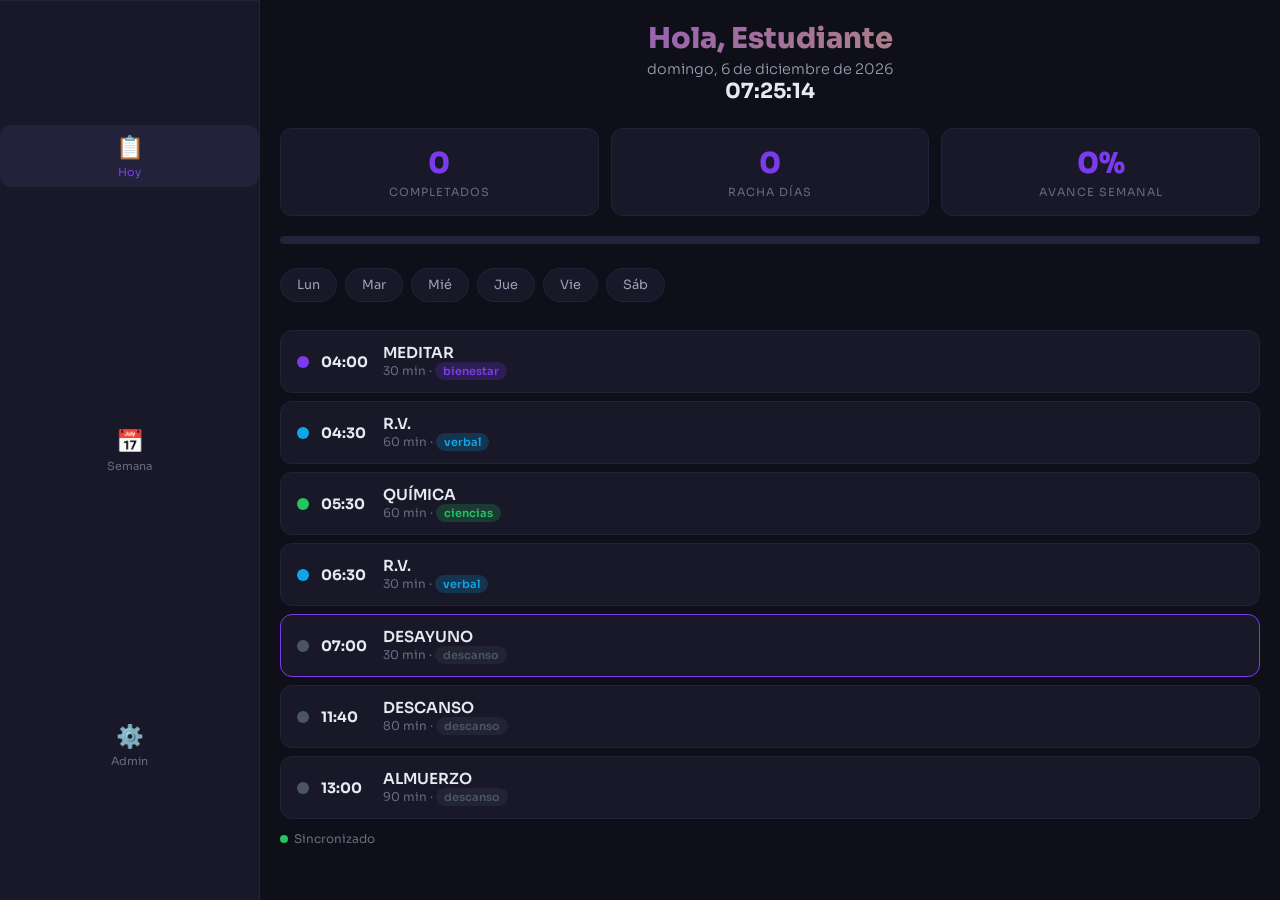
==== commit 110f813e: "Add files via upload" ====
--- a/agenda.html
+++ b/agenda.html
@@ -97,7 +97,7 @@
 .week-day h3{font-size:.85rem;font-weight:700;margin-bottom:8px;color:var(--accent);text-align:center;padding-bottom:6px;border-bottom:1px solid var(--surface2)}
 .week-day .week-block{background:var(--surface2);border-radius:6px;padding:6px 8px;margin-bottom:4px;font-size:.7rem;display:flex;justify-content:space-between;align-items:center;border-left:3px solid transparent}
 .week-day .week-block .wb-time{color:var(--text3);font-weight:600;min-width:40px}
-.week-day .week-block .wb-subject{color:var(--text);font-weight:500;text-align:right;flex:1}
+.week-day .week-block .wb-subject{color:var(--text);font-weight:500;text-align:right;flex:1;overflow:hidden;text-overflow:ellipsis;white-space:nowrap}
 
 /* ═══════════════════════════════════════
    PANEL ADMIN
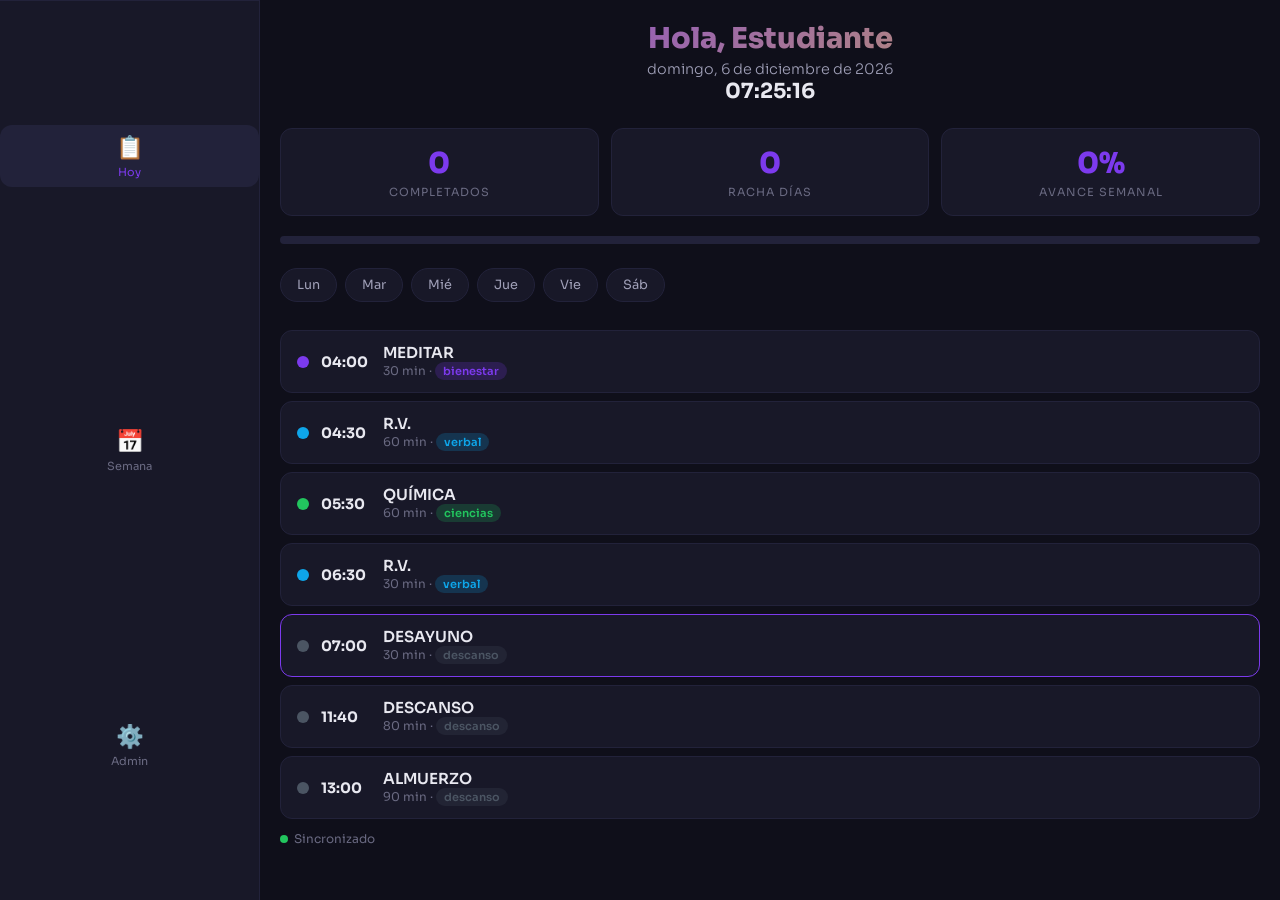
==== commit 19d24473: "Add files via upload" ====
--- a/agenda.html
+++ b/agenda.html
@@ -1123,31 +1123,61 @@
   state.selectedDay=getCurrentDayName();
   renderTodayView();
 
-  // Auto-sync al cargar
+  // Sync en background sin bloquear
   if(state.config.sheetUrl){
     updateSyncStatus('yellow','Sincronizando...');
-    // Primero importar datos existentes desde Sheets
+    syncFromSheets().catch(()=>{});
+  } else {
+    updateSyncStatus('red','Sin Sheets');
+  }
+
+  setInterval(()=>{if(document.getElementById('view-today').classList.contains('active'))renderTodayView()},60000);
+  if(state.config.notifications&&'Notification'in window)Notification.requestPermission();
+}
+
+async function syncFromSheets(){
+  try{
+    // Importar horario
     const r1 = await sheetsCall('leer','HORARIO');
     if(r1.success && r1.data && r1.data.length > 0){
       const sched={};
+      let validBlocks = 0;
       r1.data.forEach(row=>{
-        const day=row.dia||row['dia']; if(!day)return;
+        const day=row.dia||row['dia'];
+        const rawTime=row.hora||row['hora'];
+        const subject=row.materia||row['materia'];
+        if(!day||!rawTime||!subject)return;
+        const time=sheetTimeToHHMM(rawTime);
+        const dur=parseInt(row.duracion_min||row['duracion_min']||30);
+        const cat=row.categoria||row['categoria']||'ciencias';
         if(!sched[day])sched[day]=[];
-        sched[day].push({time:sheetTimeToHHMM(row.hora||row['hora']||'00:00'),subject:row.materia||row['materia']||'',dur:parseInt(row.duracion_min||row['duracion_min']||30),cat:row.categoria||row['categoria']||'ciencias'});
+        sched[day].push({time,subject,dur,cat});
+        validBlocks++;
       });
-      state.schedule=sched;
+      if(validBlocks > 0) state.schedule = sched;
     }
+
     // Importar logros
     const r2 = await sheetsCall('leer','LOGROS');
     if(r2.success && r2.data && r2.data.length > 0){
       const logsByDate={};
       r2.data.forEach(row=>{
-        const fecha=row.fecha||row['fecha']; if(!fecha)return;
+        const fecha=row.fecha||row['fecha'];
+        const time=row.hora||row['hora'];
+        const subject=row.materia||row['materia'];
+        if(!fecha||!time||!subject)return;
         if(!logsByDate[fecha])logsByDate[fecha]=[];
-        logsByDate[fecha].push({time:row.hora||row['hora'],subject:row.materia||row['materia'],status:row.status||row['status'],note:row.nota||row['nota']||null,timestamp:row.timestamp||row['timestamp']||Date.now()});
+        logsByDate[fecha].push({
+          time:sheetTimeToHHMM(time),
+          subject,
+          status:row.status||row['status'],
+          note:row.nota||row['nota']||null,
+          timestamp:row.timestamp||row['timestamp']||Date.now()
+        });
       });
       state.logs={...state.logs,...logsByDate};
     }
+
     // Importar config
     const r3 = await sheetsCall('leer','CONFIGURACION');
     if(r3.success && r3.data){
@@ -1159,21 +1189,20 @@
         if(key==='colores_json')try{state.config.colors=JSON.parse(val)}catch(e){}
       });
     }
+
     saveState();
     renderTodayView();
     updateSyncStatus('green','Sincronizado');
 
-    // Enviar horario actual a Sheets (por si hay cambios locales)
+    // Enviar horario a Sheets
     const horarioData=[];
     DAYS_ES.forEach(day=>{(state.schedule[day]||[]).forEach(b=>{horarioData.push({dia:day,hora:b.time,materia:b.subject,duracion_min:b.dur,categoria:b.cat})})});
-    sheetsCall('escribir','HORARIO',horarioData);
-  } else {
-    updateSyncStatus('red','Sin Sheets configurado');
+    if(horarioData.length > 0) sheetsCall('escribir','HORARIO',horarioData).catch(()=>{});
+  }catch(e){
+    updateSyncStatus('red','Error sync');
   }
-
-  setInterval(()=>{if(document.getElementById('view-today').classList.contains('active'))renderTodayView()},60000);
-  if(state.config.notifications&&'Notification'in window)Notification.requestPermission();
-}
+}
+
 init();
 </script>
 
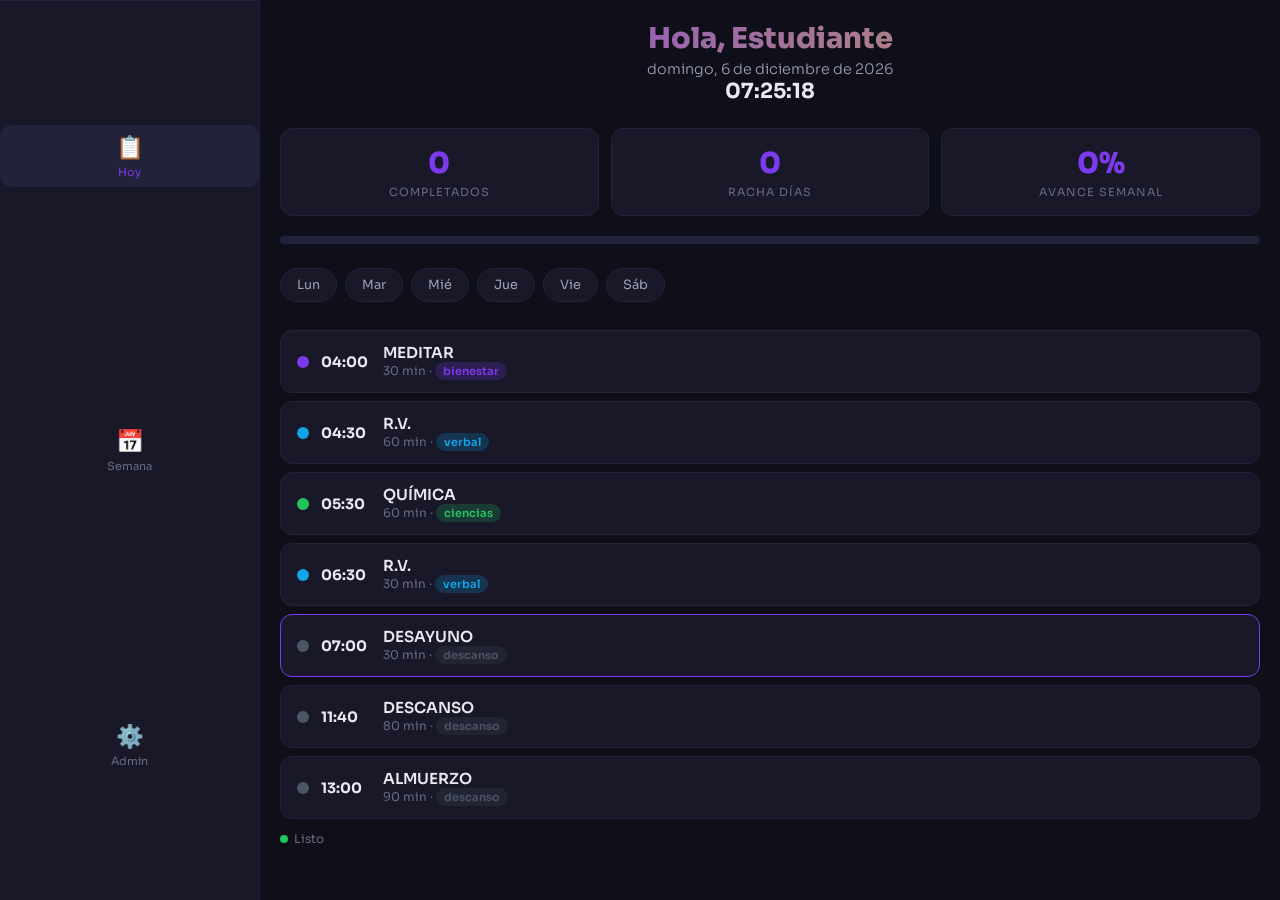
==== commit c6fea53f: "Add files via upload" ====
--- a/agenda.html
+++ b/agenda.html
@@ -552,6 +552,8 @@
    ═══════════════════════════════════════ */
 async function sheetsCall(accion, hoja, datos, extra={}) {
   if (!state.config.sheetUrl) return {success:false, error:'Sin URL configurada'};
+  const controller = new AbortController();
+  const timeout = setTimeout(() => controller.abort(), 5000);
   try {
     const body = {accion, hoja};
     if (datos) body.datos = datos;
@@ -559,11 +561,14 @@
     const resp = await fetch(state.config.sheetUrl, {
       method:'POST',
       headers:{'Content-Type':'text/plain;charset=utf-8'},
-      body: JSON.stringify(body)
+      body: JSON.stringify(body),
+      signal: controller.signal
     });
+    clearTimeout(timeout);
     const result = await resp.json();
     return result;
   } catch(e) {
+    clearTimeout(timeout);
     return {success:false, error:e.message};
   }
 }
@@ -1118,91 +1123,15 @@
 /* ═══════════════════════════════════════
    INIT
    ═══════════════════════════════════════ */
-async function init(){
+function init(){
   loadState();
   state.selectedDay=getCurrentDayName();
   renderTodayView();
-
-  // Sync en background sin bloquear
-  if(state.config.sheetUrl){
-    updateSyncStatus('yellow','Sincronizando...');
-    syncFromSheets().catch(()=>{});
-  } else {
-    updateSyncStatus('red','Sin Sheets');
-  }
+  updateSyncStatus('green','Listo');
 
   setInterval(()=>{if(document.getElementById('view-today').classList.contains('active'))renderTodayView()},60000);
   if(state.config.notifications&&'Notification'in window)Notification.requestPermission();
 }
-
-async function syncFromSheets(){
-  try{
-    // Importar horario
-    const r1 = await sheetsCall('leer','HORARIO');
-    if(r1.success && r1.data && r1.data.length > 0){
-      const sched={};
-      let validBlocks = 0;
-      r1.data.forEach(row=>{
-        const day=row.dia||row['dia'];
-        const rawTime=row.hora||row['hora'];
-        const subject=row.materia||row['materia'];
-        if(!day||!rawTime||!subject)return;
-        const time=sheetTimeToHHMM(rawTime);
-        const dur=parseInt(row.duracion_min||row['duracion_min']||30);
-        const cat=row.categoria||row['categoria']||'ciencias';
-        if(!sched[day])sched[day]=[];
-        sched[day].push({time,subject,dur,cat});
-        validBlocks++;
-      });
-      if(validBlocks > 0) state.schedule = sched;
-    }
-
-    // Importar logros
-    const r2 = await sheetsCall('leer','LOGROS');
-    if(r2.success && r2.data && r2.data.length > 0){
-      const logsByDate={};
-      r2.data.forEach(row=>{
-        const fecha=row.fecha||row['fecha'];
-        const time=row.hora||row['hora'];
-        const subject=row.materia||row['materia'];
-        if(!fecha||!time||!subject)return;
-        if(!logsByDate[fecha])logsByDate[fecha]=[];
-        logsByDate[fecha].push({
-          time:sheetTimeToHHMM(time),
-          subject,
-          status:row.status||row['status'],
-          note:row.nota||row['nota']||null,
-          timestamp:row.timestamp||row['timestamp']||Date.now()
-        });
-      });
-      state.logs={...state.logs,...logsByDate};
-    }
-
-    // Importar config
-    const r3 = await sheetsCall('leer','CONFIGURACION');
-    if(r3.success && r3.data){
-      r3.data.forEach(row=>{
-        const key=row.clave||row['clave']; const val=row.valor||row['valor'];
-        if(key==='nombre_estudiante')state.config.name=val;
-        if(key==='pin_admin')state.config.pin=val;
-        if(key==='hora_inicio')state.config.startHour=val;
-        if(key==='colores_json')try{state.config.colors=JSON.parse(val)}catch(e){}
-      });
-    }
-
-    saveState();
-    renderTodayView();
-    updateSyncStatus('green','Sincronizado');
-
-    // Enviar horario a Sheets
-    const horarioData=[];
-    DAYS_ES.forEach(day=>{(state.schedule[day]||[]).forEach(b=>{horarioData.push({dia:day,hora:b.time,materia:b.subject,duracion_min:b.dur,categoria:b.cat})})});
-    if(horarioData.length > 0) sheetsCall('escribir','HORARIO',horarioData).catch(()=>{});
-  }catch(e){
-    updateSyncStatus('red','Error sync');
-  }
-}
-
 init();
 </script>
 
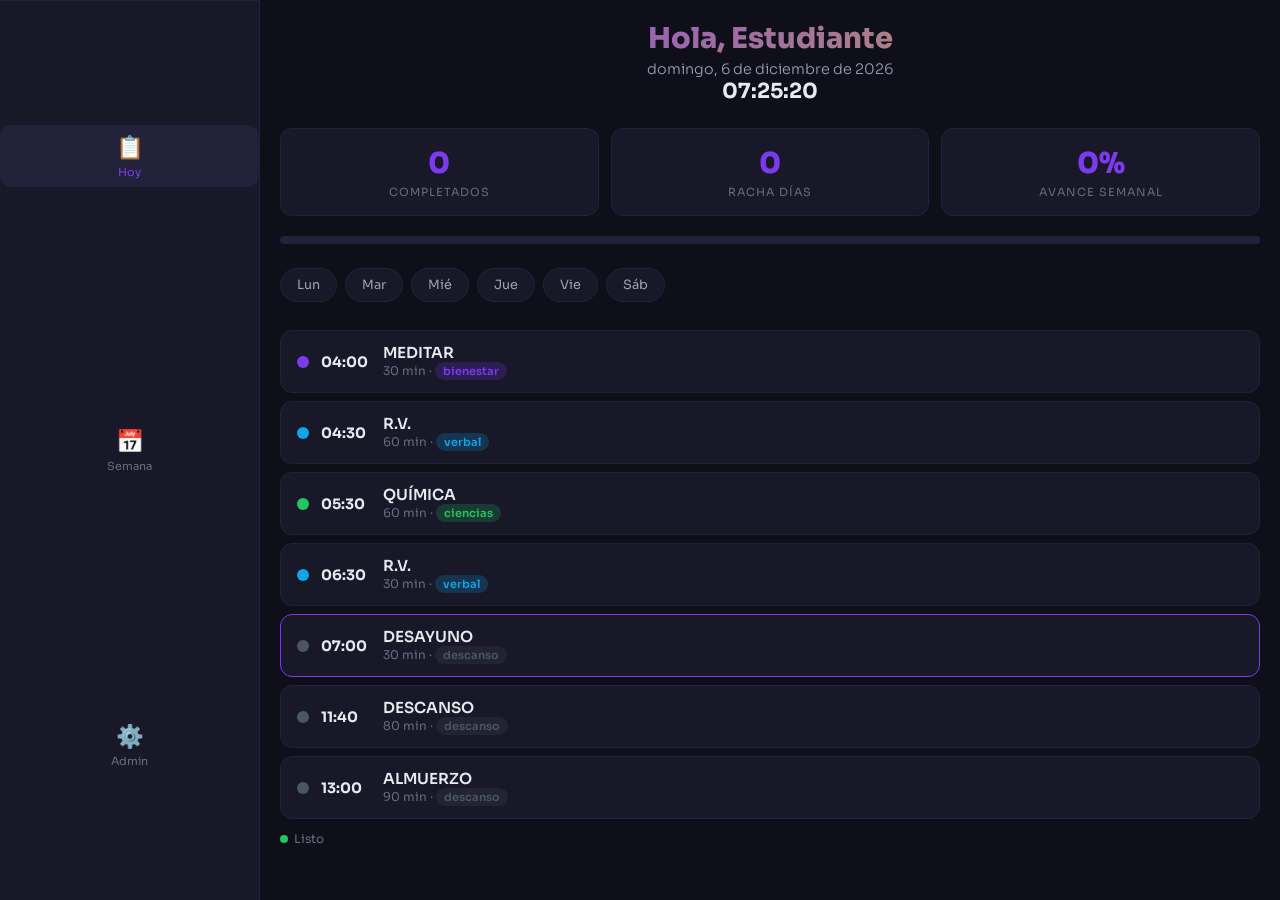
==== commit 782da611: "Add files via upload" ====
--- a/agenda.html
+++ b/agenda.html
@@ -553,7 +553,7 @@
 async function sheetsCall(accion, hoja, datos, extra={}) {
   if (!state.config.sheetUrl) return {success:false, error:'Sin URL configurada'};
   const controller = new AbortController();
-  const timeout = setTimeout(() => controller.abort(), 5000);
+  const timeout = setTimeout(() => controller.abort(), 15000);
   try {
     const body = {accion, hoja};
     if (datos) body.datos = datos;
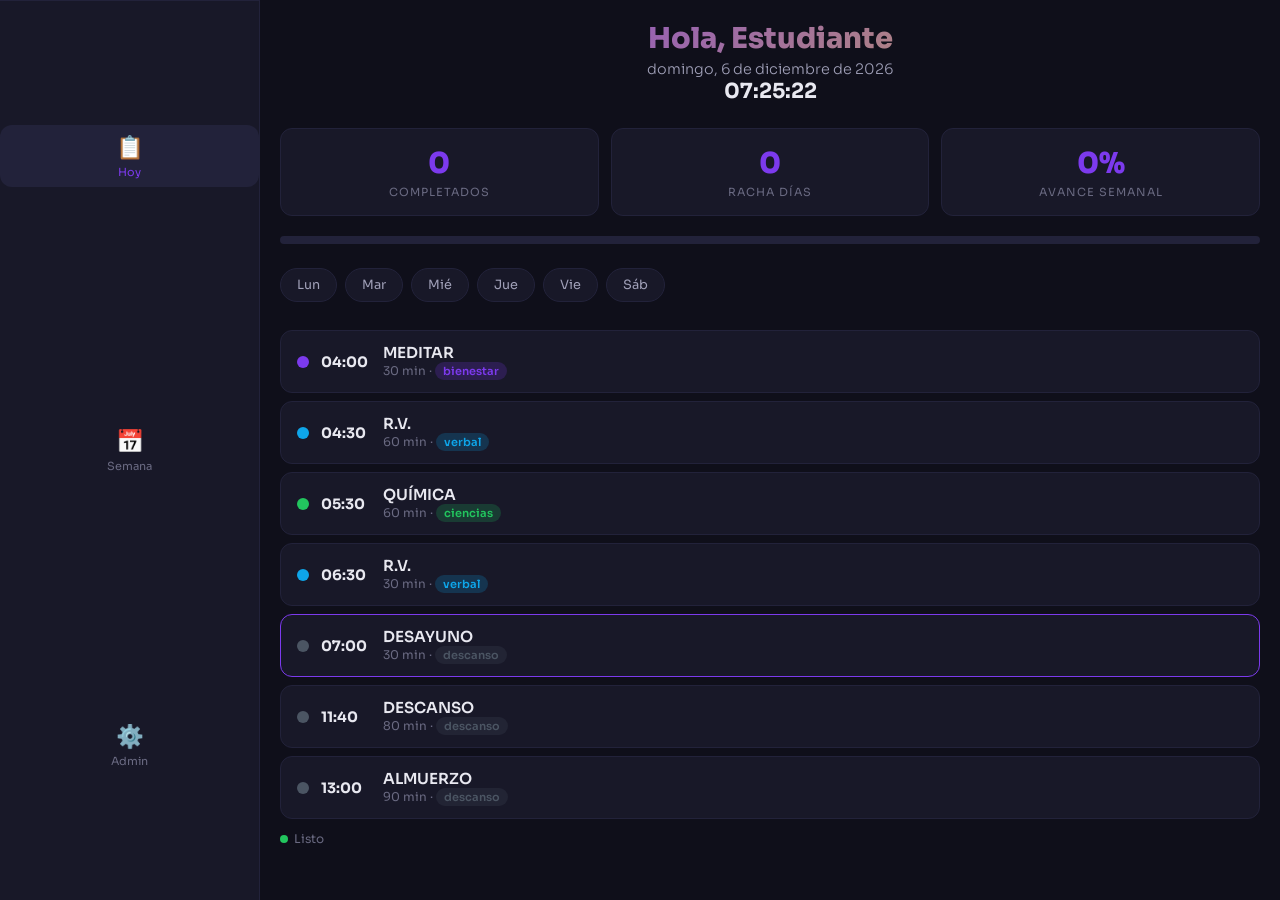
==== commit 95427542: "Add files via upload" ====
--- a/agenda.html
+++ b/agenda.html
@@ -538,7 +538,7 @@
 let state={
   schedule:{},
   logs:{},
-  config:{name:'Estudiante',pin:'1234',sheetUrl:'https://script.google.com/macros/s/AKfycbz77Zv9QeNc_77pp7um0SqVT1UjLkXU6pLWGxeRobfW944y8C_4_A1kqRh5gHhEMWmURg/exec',sheetId:'',colors:{...CAT_COLORS},startHour:'04:00',sound:true,notifications:false,focus:false},
+  config:{name:'Estudiante',pin:'1234',sheetUrl:'https://script.google.com/macros/s/AKfycby27PGqhFy75qy9yayRA-kx1PzeWI0krFMALfig4wcKMJTnOFcJ_ziel74qakj6kIqAOA/exec',sheetId:'',colors:{...CAT_COLORS},startHour:'04:00',sound:true,notifications:false,focus:false},
   streak:0,
   selectedDay:'',
   selectedBlock:null,
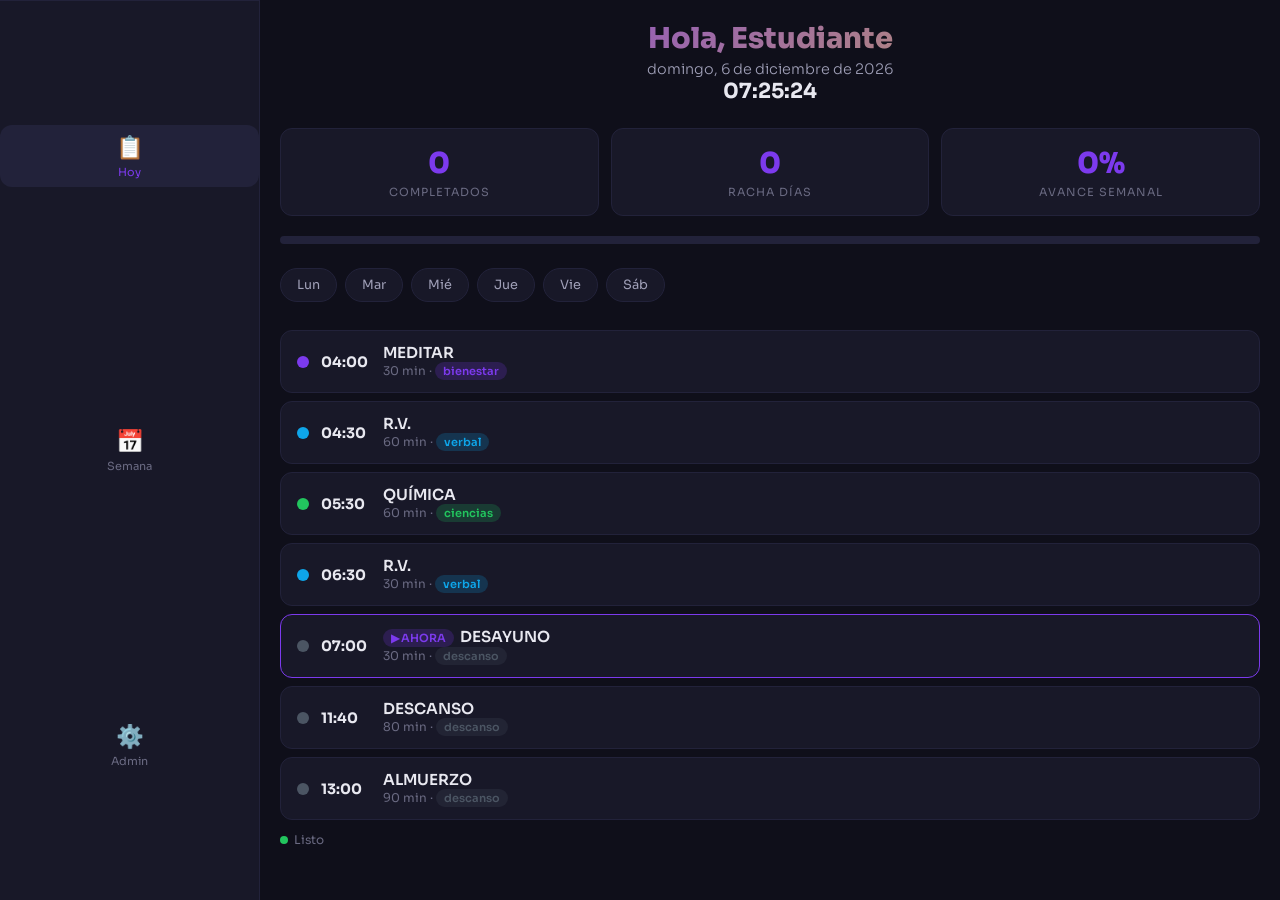
==== commit e9eba1a1: "Add files via upload" ====
--- a/agenda.html
+++ b/agenda.html
@@ -802,7 +802,10 @@
     el.innerHTML=`
       <div class="cat-dot" style="background:${color}"></div>
       <div class="time">${b.time}</div>
-      <div class="info"><div class="subject">${b.subject}</div><div class="duration">${b.dur} min · <span class="badge ${CAT_BADGES[b.cat]||''}">${b.cat}</span></div></div>
+      <div class="info">
+        <div class="subject">${isActive?'<span class="badge badge-purple" style="margin-right:6px">▶ AHORA</span>':''}${b.subject}</div>
+        <div class="duration">${b.dur} min · <span class="badge ${CAT_BADGES[b.cat]||''}">${b.cat}</span></div>
+      </div>
       <div class="status-icon">${statusIcon}</div>
       <div class="block-actions">
         <button class="btn-complete" title="Completado">✓</button>
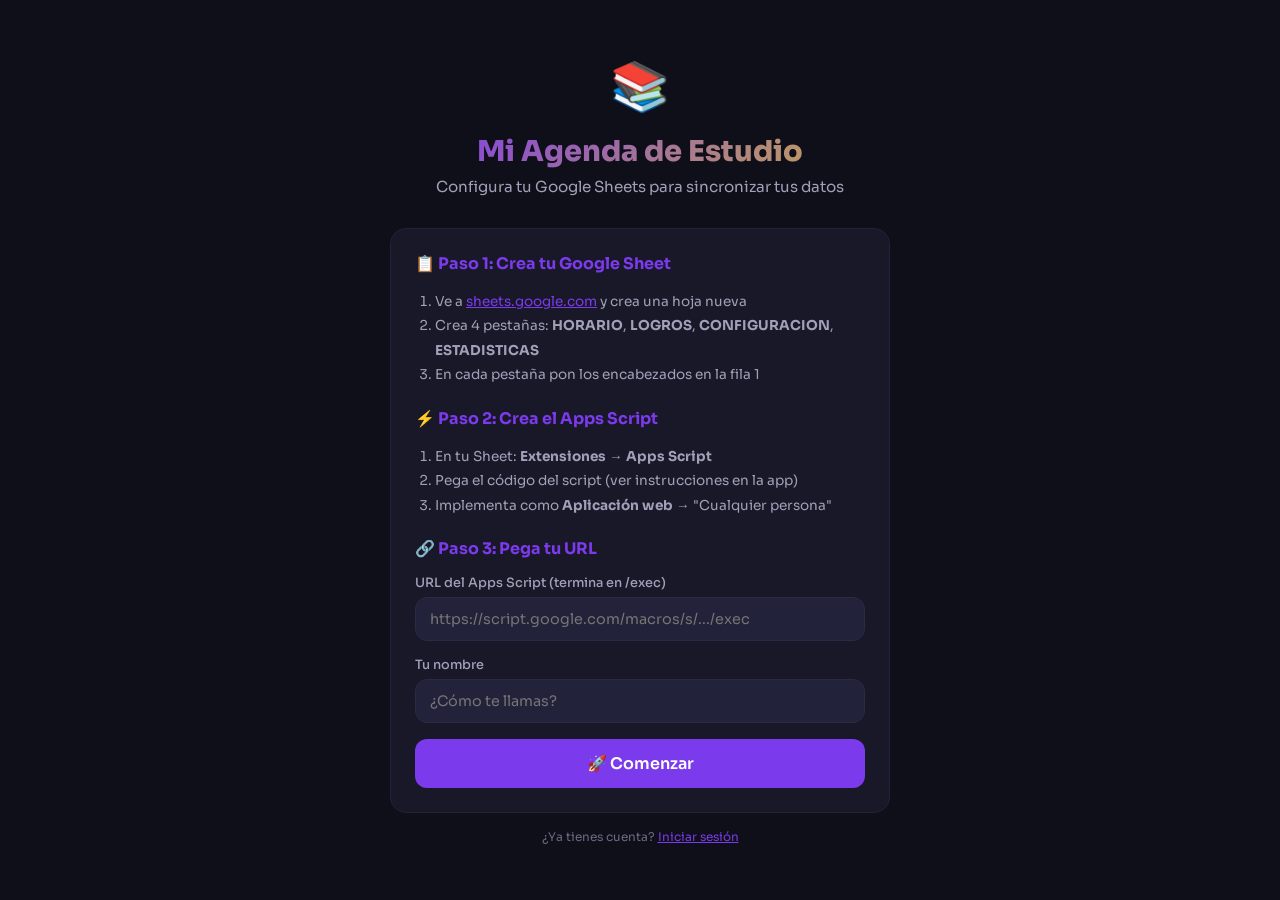
==== commit 95daa7a7: "Add files via upload" ====
--- a/agenda.html
+++ b/agenda.html
@@ -228,6 +228,42 @@
 </div>
 
 <!-- ═══════════════════════════════════════
+     PANTALLA DE SETUP (primera vez)
+     ═══════════════════════════════════════ -->
+<div id="setupScreen" style="display:none;position:fixed;inset:0;background:var(--bg);z-index:3000;align-items:center;justify-content:center;padding:20px">
+  <div style="max-width:500px;width:100%;text-align:center">
+    <div style="font-size:3rem;margin-bottom:16px">📚</div>
+    <h1 style="font-size:1.8rem;font-weight:800;background:linear-gradient(135deg,var(--accent),var(--gold));-webkit-background-clip:text;-webkit-text-fill-color:transparent;background-clip:text;margin-bottom:8px">Mi Agenda de Estudio</h1>
+    <p style="color:var(--text2);margin-bottom:32px;font-size:.95rem">Configura tu Google Sheets para sincronizar tus datos</p>
+    <div style="background:var(--surface);border:1px solid var(--surface2);border-radius:var(--radius2);padding:24px;text-align:left">
+      <h3 style="font-size:1rem;margin-bottom:16px;color:var(--accent)">📋 Paso 1: Crea tu Google Sheet</h3>
+      <ol style="color:var(--text2);font-size:.85rem;line-height:1.8;padding-left:20px;margin-bottom:20px">
+        <li>Ve a <a href="https://sheets.google.com" target="_blank" style="color:var(--accent)">sheets.google.com</a> y crea una hoja nueva</li>
+        <li>Crea 4 pestañas: <b>HORARIO</b>, <b>LOGROS</b>, <b>CONFIGURACION</b>, <b>ESTADISTICAS</b></li>
+        <li>En cada pestaña pon los encabezados en la fila 1</li>
+      </ol>
+      <h3 style="font-size:1rem;margin-bottom:16px;color:var(--accent)">⚡ Paso 2: Crea el Apps Script</h3>
+      <ol style="color:var(--text2);font-size:.85rem;line-height:1.8;padding-left:20px;margin-bottom:20px">
+        <li>En tu Sheet: <b>Extensiones → Apps Script</b></li>
+        <li>Pega el código del script (ver instrucciones en la app)</li>
+        <li>Implementa como <b>Aplicación web</b> → "Cualquier persona"</li>
+      </ol>
+      <h3 style="font-size:1rem;margin-bottom:16px;color:var(--accent)">🔗 Paso 3: Pega tu URL</h3>
+      <div class="form-group" style="margin-bottom:16px">
+        <label style="display:block;font-size:.8rem;color:var(--text2);margin-bottom:6px">URL del Apps Script (termina en /exec)</label>
+        <input type="url" id="setupSheetUrl" placeholder="https://script.google.com/macros/s/.../exec" style="width:100%;background:var(--surface2);border:1px solid var(--surface3);color:var(--text);padding:12px 14px;border-radius:var(--radius);font-family:inherit;font-size:.9rem;outline:none">
+      </div>
+      <div class="form-group" style="margin-bottom:16px">
+        <label style="display:block;font-size:.8rem;color:var(--text2);margin-bottom:6px">Tu nombre</label>
+        <input type="text" id="setupName" placeholder="¿Cómo te llamas?" style="width:100%;background:var(--surface2);border:1px solid var(--surface3);color:var(--text);padding:12px 14px;border-radius:var(--radius);font-family:inherit;font-size:.9rem;outline:none">
+      </div>
+      <button class="btn" id="setupStart" style="width:100%;padding:14px;font-size:1rem">🚀 Comenzar</button>
+    </div>
+    <p style="color:var(--text3);font-size:.75rem;margin-top:16px">¿Ya tienes cuenta? <a href="#" id="setupLogin" style="color:var(--accent)">Iniciar sesión</a></p>
+  </div>
+</div>
+
+<!-- ═══════════════════════════════════════
      VISTA 2: SEMANA
      ═══════════════════════════════════════ -->
 <div id="view-week" class="view">
@@ -290,6 +326,7 @@
         <label style="display:flex;align-items:center;gap:8px;font-size:.85rem;cursor:pointer"><input type="checkbox" id="cfgFocus"> Modo Focus</label>
       </div>
       <div class="btn-group mt-12"><button class="btn" id="btnSaveConfig">💾 Guardar Configuración</button></div>
+      <div class="btn-group"><button class="btn btn-danger" id="btnChangeAccount">🔄 Cambiar de cuenta</button></div>
     </div>
     <!-- ESTADÍSTICAS -->
     <div class="admin-section" id="sec-stats">
@@ -538,7 +575,7 @@
 let state={
   schedule:{},
   logs:{},
-  config:{name:'Estudiante',pin:'1234',sheetUrl:'https://script.google.com/macros/s/AKfycby27PGqhFy75qy9yayRA-kx1PzeWI0krFMALfig4wcKMJTnOFcJ_ziel74qakj6kIqAOA/exec',sheetId:'',colors:{...CAT_COLORS},startHour:'04:00',sound:true,notifications:false,focus:false},
+  config:{name:'Estudiante',pin:'1234',sheetUrl:'',sheetId:'',colors:{...CAT_COLORS},startHour:'04:00',sound:true,notifications:false,focus:false},
   streak:0,
   selectedDay:'',
   selectedBlock:null,
@@ -1129,12 +1166,51 @@
 function init(){
   loadState();
   state.selectedDay=getCurrentDayName();
+
+  if(!state.config.sheetUrl){
+    document.getElementById('setupScreen').style.display='flex';
+    document.getElementById('mainNav').style.display='none';
+    document.getElementById('view-today').style.display='none';
+  } else {
+    renderTodayView();
+    updateSyncStatus('green','Listo');
+  }
+
+  setInterval(()=>{if(document.getElementById('view-today').classList.contains('active'))renderTodayView()},60000);
+  if(state.config.notifications&&'Notification'in window)Notification.requestPermission();
+}
+
+document.getElementById('setupStart').addEventListener('click',()=>{
+  const url=document.getElementById('setupSheetUrl').value.trim();
+  const name=document.getElementById('setupName').value.trim();
+  if(!url){alert('Pega la URL de tu Apps Script');return}
+  if(!url.includes('script.google.com')){alert('La URL debe ser de script.google.com');return}
+  if(!name){alert('Dinos tu nombre');return}
+  state.config.sheetUrl=url;
+  state.config.name=name;
+  saveState();
+  document.getElementById('setupScreen').style.display='none';
+  document.getElementById('mainNav').style.display='';
+  document.getElementById('view-today').style.display='';
   renderTodayView();
   updateSyncStatus('green','Listo');
-
-  setInterval(()=>{if(document.getElementById('view-today').classList.contains('active'))renderTodayView()},60000);
-  if(state.config.notifications&&'Notification'in window)Notification.requestPermission();
-}
+});
+
+document.getElementById('setupLogin').addEventListener('click',(e)=>{
+  e.preventDefault();
+  document.getElementById('setupScreen').style.display='none';
+  document.getElementById('mainNav').style.display='';
+  document.getElementById('view-today').style.display='';
+  renderTodayView();
+  updateSyncStatus('green','Listo');
+});
+
+document.getElementById('btnChangeAccount').addEventListener('click',()=>{
+  if(!confirm('¿Cambiar de cuenta? Se mostrará la pantalla de configuración para poner otra URL de Sheets.'))return;
+  state.config.sheetUrl='';
+  saveState();
+  location.reload();
+});
 init();
 </script>
 
